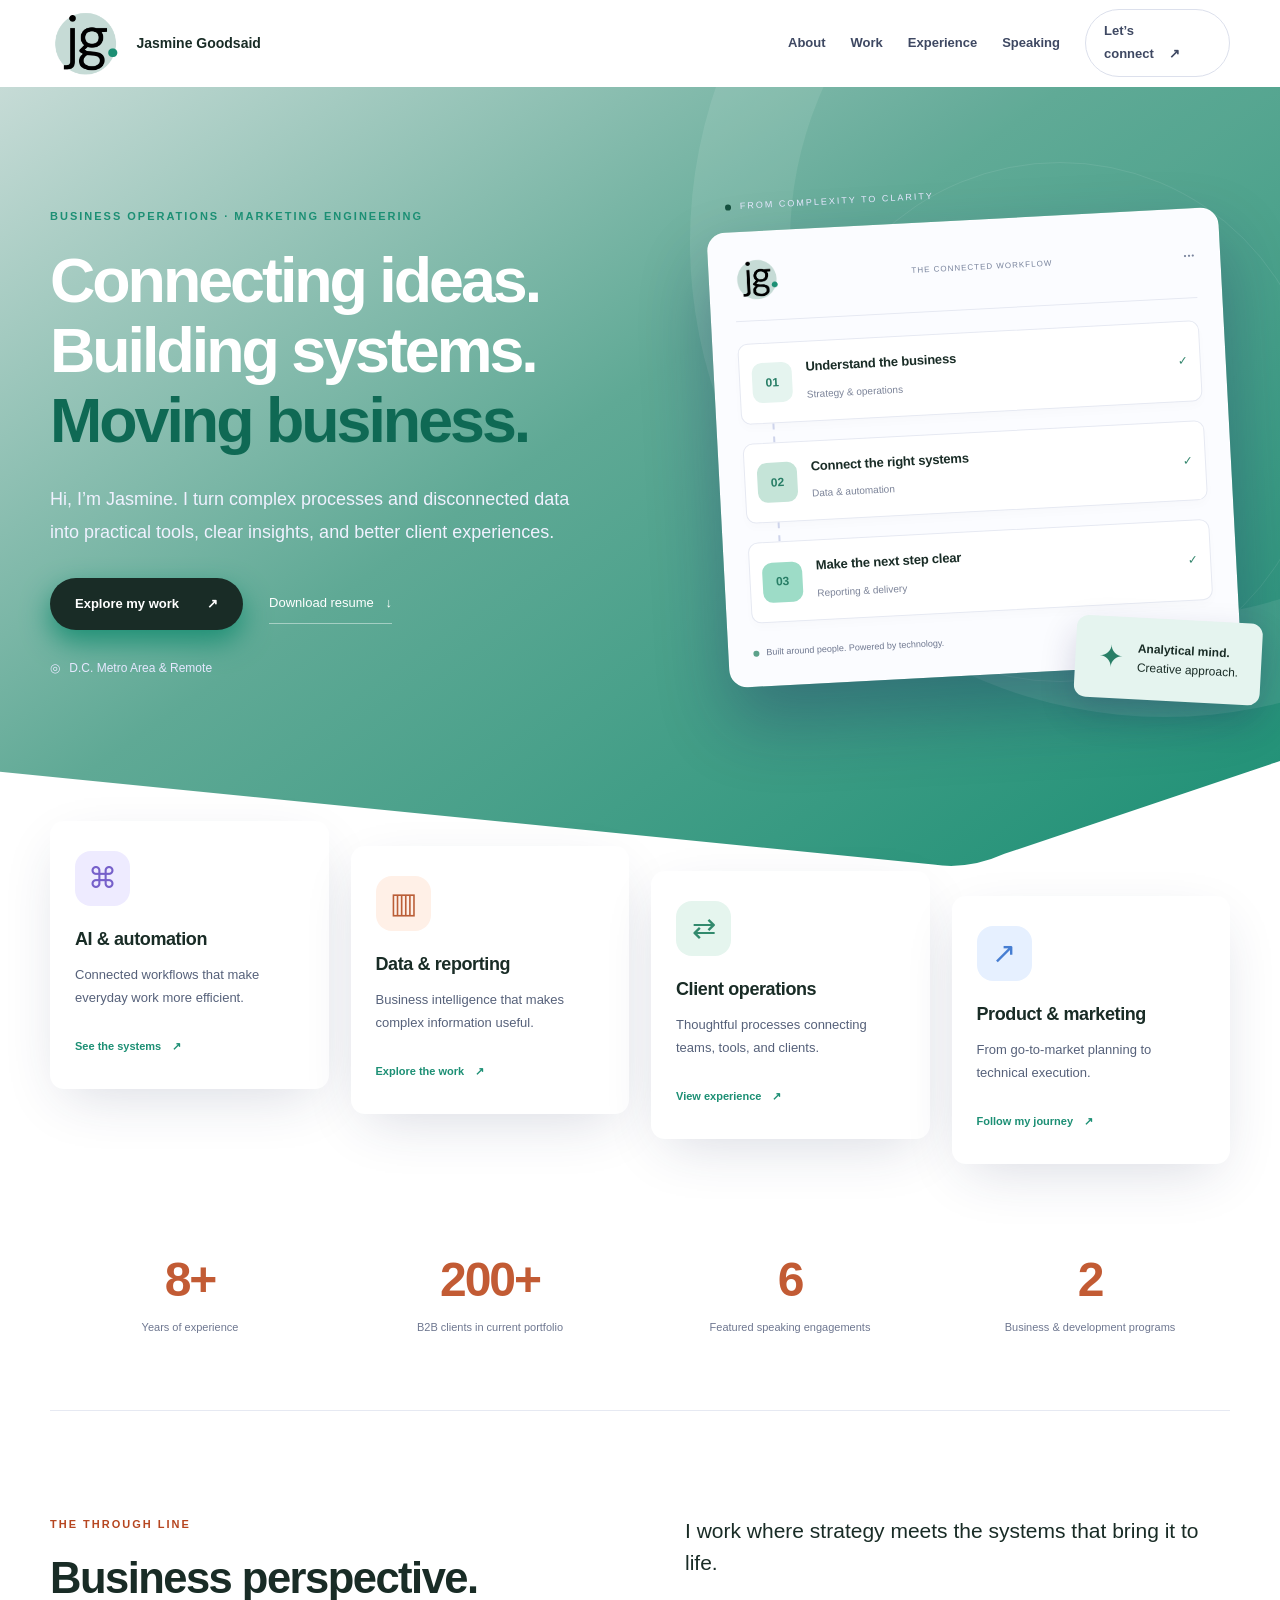
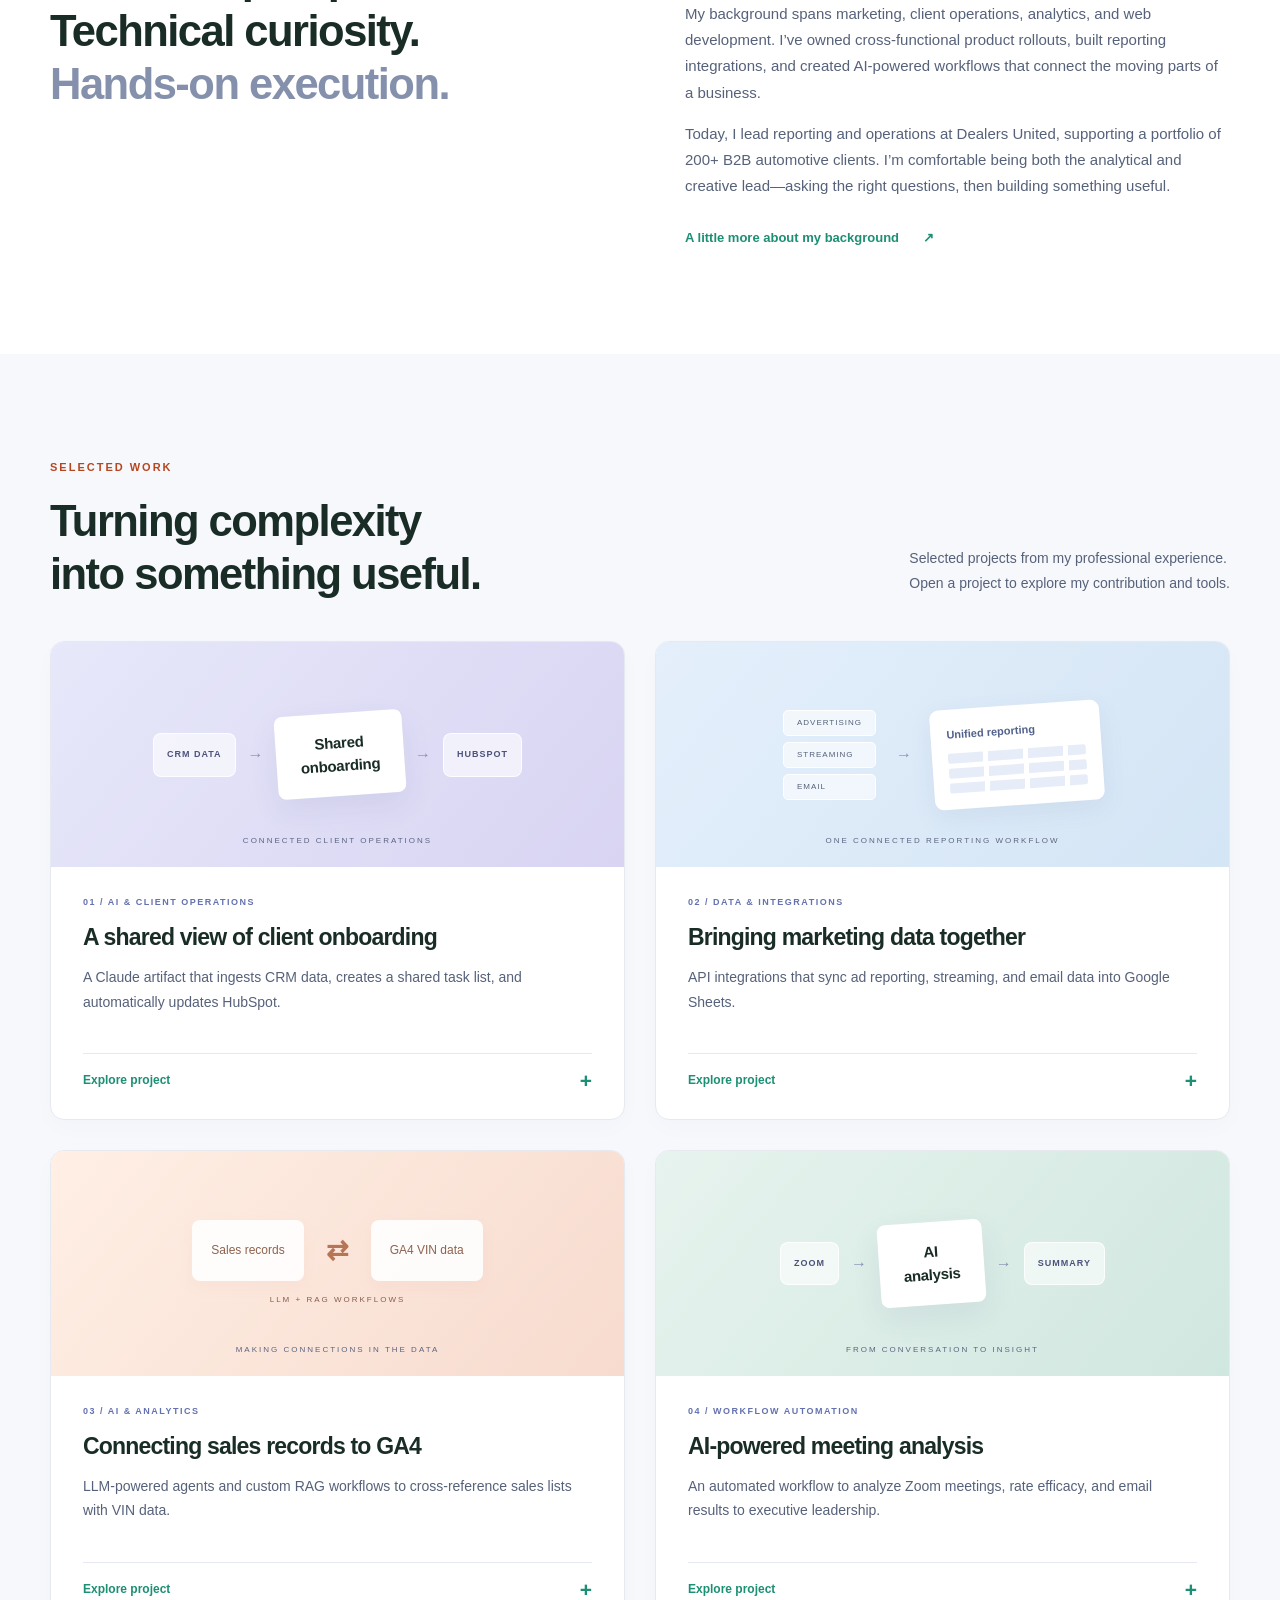
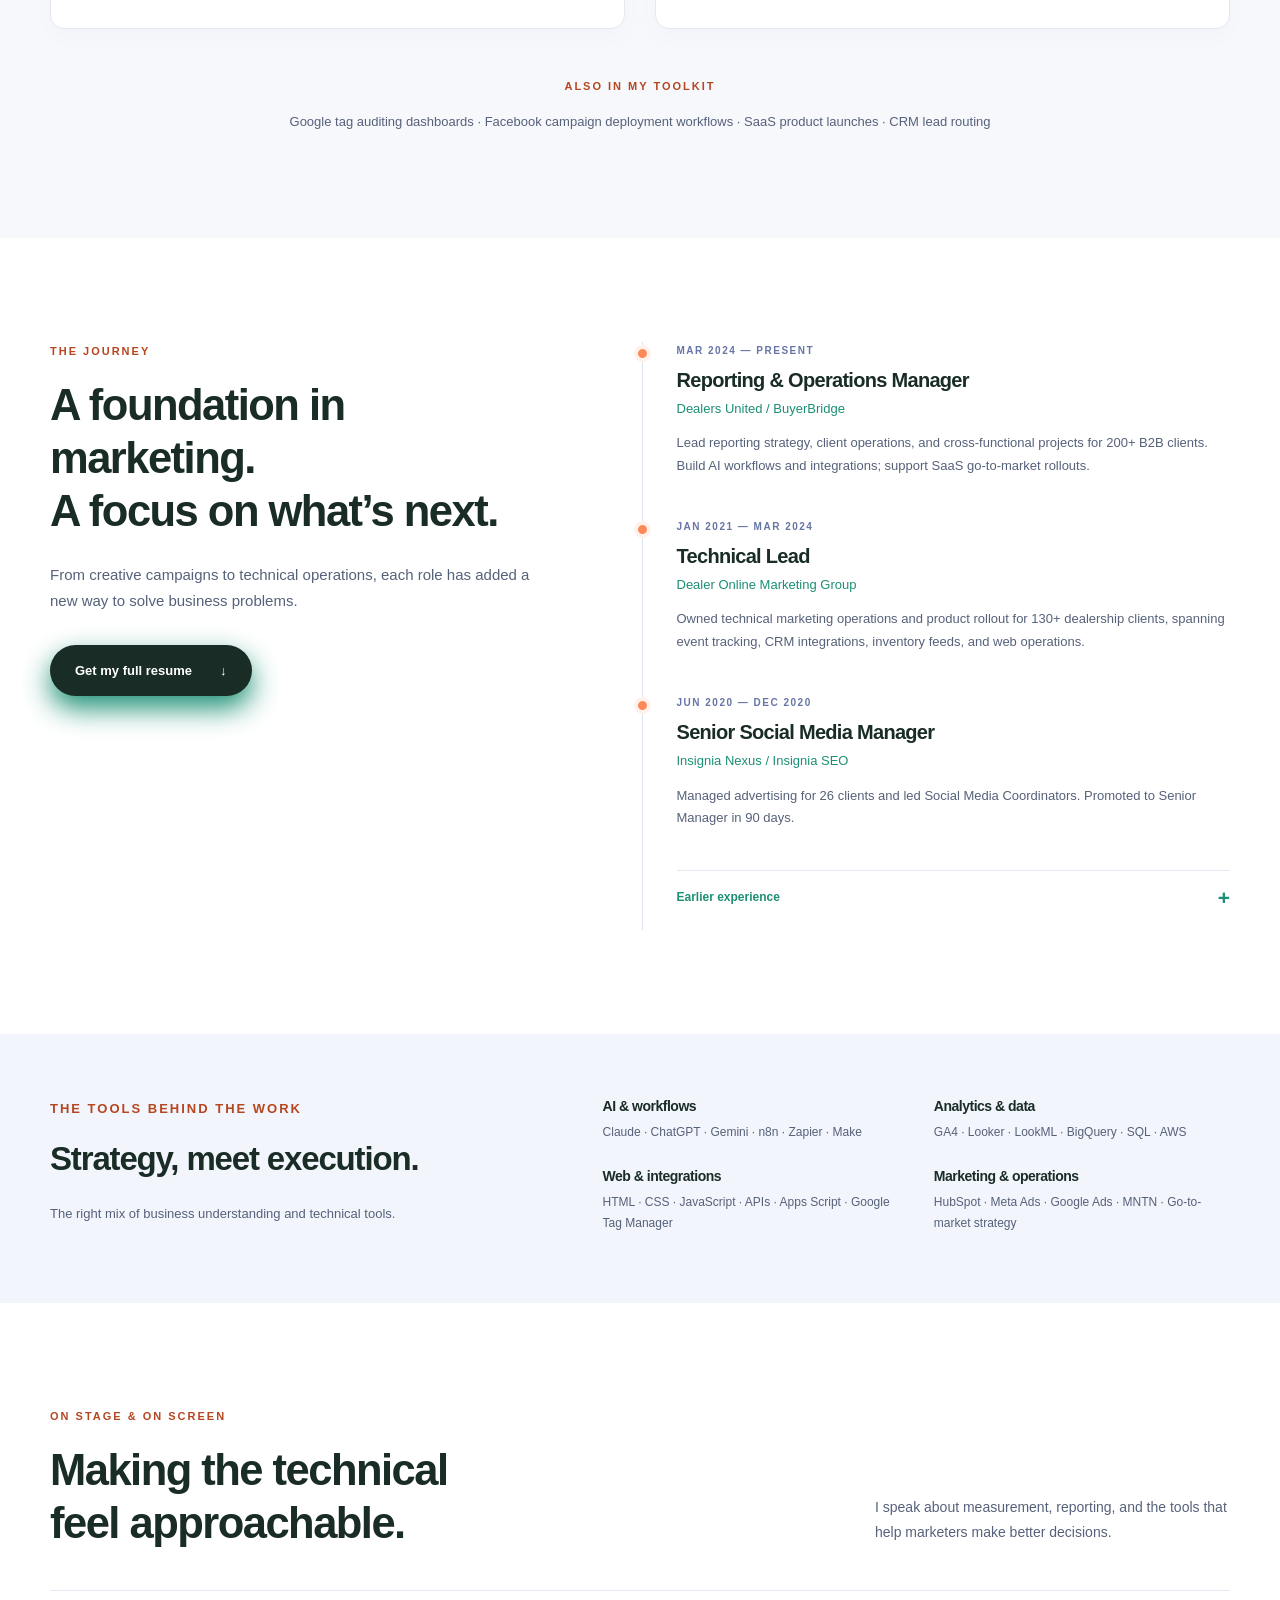
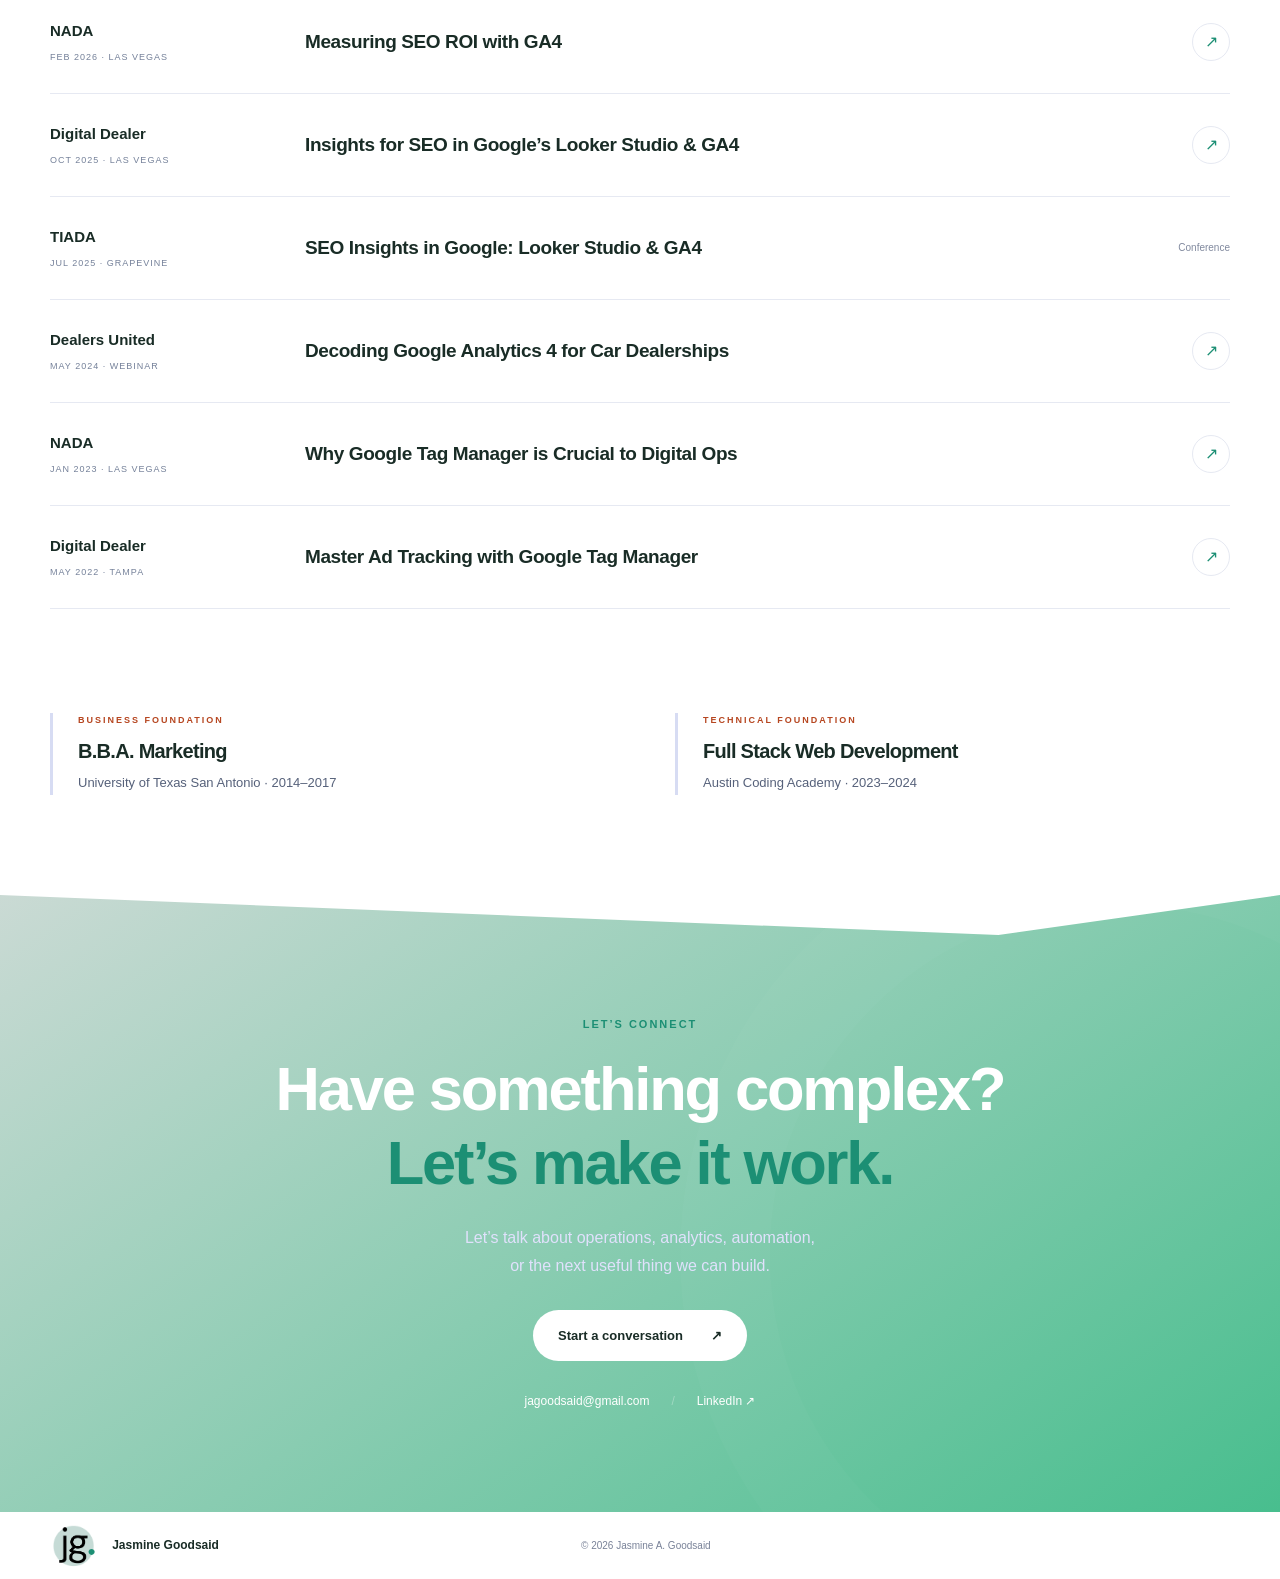
==== index.html @ b7dde76a "maybe this time" ====
<!doctype html>
<html lang="en">
<head>
<meta charset="utf-8"><meta name="viewport" content="width=device-width, initial-scale=1">
<title>Jasmine A. Goodsaid | Operations, Analytics & Marketing Engineering</title>
<meta name="description" content="Jasmine A. Goodsaid connects business strategy, data, and technology through reporting, AI-powered automation, and marketing operations.">
<meta name="theme-color" content="#5768d0">
<link rel="apple-touch-icon" href="/assets/JG-copy.png"><meta name="apple-mobile-web-app-title" content="JAG">
<link rel="icon" href="assets/JG.svg" type="image/svg+xml">
<link rel="stylesheet" href="css/styles.css">
<script src="js/main.js" defer></script>
</head>
<body>
<a class="skip" href="#main">Skip to content</a>
<header class="header"><div class="container nav-wrap"><a class="brand" href="#home" aria-label="Jasmine Goodsaid, home"><img src="assets/JG.png" type="image/svg+xml"><span>Jasmine Goodsaid</span></a><button class="hide-on-mobile class="menu-toggle" aria-expanded="false" aria-controls="navigation" hidden>Menu <span aria-hidden="true">☰</span></button><nav id="navigation" aria-label="Main navigation"><a href="#about">About</a><a href="#work">Work</a><a href="#experience">Experience</a><a href="#speaking">Speaking</a><a class="nav-contact" href="#contact">Let’s connect<span aria-hidden="true">↗</span></a></nav></div></header>
<main id="main">
<section id="home" class="hero"><div class="hero-orbit orbit-one" aria-hidden="true"></div><div class="hero-orbit orbit-two" aria-hidden="true"></div><div class="container hero-grid"><div class="hero-copy"><p class="eyebrow light">BUSINESS OPERATIONS · MARKETING ENGINEERING</p><h1>Connecting ideas.<br>Building systems.<br><span>Moving business.</span></h1><p class="hero-intro">Hi, I’m Jasmine. I turn complex processes and disconnected data into practical tools, clear insights, and better client experiences.</p><div class="actions"><a class="button dark" href="#work">Explore my work <span aria-hidden="true">↗</span></a><a class="text-link" href="assets/Jasmine-Goodsaid-Resume.pdf" download>Download resume <span aria-hidden="true">↓</span></a></div><p class="location"><span aria-hidden="true">◎</span> D.C. Metro Area & Remote</p></div><div class="hero-visual" aria-label="An illustration of connected strategy, data, and delivery"><div class="visual-heading"><span class="tiny-dot"></span> FROM COMPLEXITY TO CLARITY</div><div class="system-panel"><div class="panel-top"><img src="assets/JG.png" type="image/svg+xml"><span>THE CONNECTED WORKFLOW</span><span aria-hidden="true">•••</span></div><div class="system-row"><span class="system-icon">01</span><div><strong>Understand the business</strong><span>Strategy & operations</span></div><span class="check" aria-hidden="true">✓</span></div><div class="connector" aria-hidden="true"></div><div class="system-row"><span class="system-icon orange">02</span><div><strong>Connect the right systems</strong><span>Data & automation</span></div><span class="check" aria-hidden="true">✓</span></div><div class="connector" aria-hidden="true"></div><div class="system-row"><span class="system-icon green">03</span><div><strong>Make the next step clear</strong><span>Reporting & delivery</span></div><span class="check" aria-hidden="true">✓</span></div><div class="panel-bottom"><span class="pulse"></span> Built around people. Powered by technology.</div></div><div class="floating-note"><span aria-hidden="true">✦</span><div><strong>Analytical mind.</strong><br>Creative approach.</div></div></div></div><svg class="hero-divider" viewBox="0 0 1440 140" preserveAspectRatio="none" aria-hidden="true"><path d="M0 12L1050 116Q1090 122 1130 104L1440 0V140H0Z" fill="white"/></svg></section>
<section class="expertise container" aria-label="Areas of expertise"><article class="capability"><span class="cap-icon purple" aria-hidden="true">⌘</span><h2>AI & automation</h2><p>Connected workflows that make everyday work more efficient.</p><a href="#work">See the systems <span aria-hidden="true">↗</span></a></article><article class="capability"><span class="cap-icon peach" aria-hidden="true">▥</span><h2>Data & reporting</h2><p>Business intelligence that makes complex information useful.</p><a href="#work">Explore the work <span aria-hidden="true">↗</span></a></article><article class="capability"><span class="cap-icon mint" aria-hidden="true">⇄</span><h2>Client operations</h2><p>Thoughtful processes connecting teams, tools, and clients.</p><a href="#experience">View experience <span aria-hidden="true">↗</span></a></article><article class="capability"><span class="cap-icon blue" aria-hidden="true">↗</span><h2>Product & marketing</h2><p>From go-to-market planning to technical execution.</p><a href="#experience">Follow my journey <span aria-hidden="true">↗</span></a></article></section>
<section class="stats container" aria-label="Career at a glance"><div><strong>8+</strong><span>Years of experience</span></div><div><strong>200+</strong><span>B2B clients in current portfolio</span></div><div><strong>6</strong><span>Featured speaking engagements</span></div><div><strong>2</strong><span>Business & development programs</span></div></section>
<section id="about" class="section container about"><div><p class="eyebrow">THE THROUGH LINE</p><h2>Business perspective.<br>Technical curiosity.<br><span class="muted">Hands-on execution.</span></h2></div><div class="about-copy"><p class="lead">I work where strategy meets the systems that bring it to life.</p><p>My background spans marketing, client operations, analytics, and web development. I’ve owned cross-functional product rollouts, built reporting integrations, and created AI-powered workflows that connect the moving parts of a business.</p><p>Today, I lead reporting and operations at Dealers United, supporting a portfolio of 200+ B2B automotive clients. I’m comfortable being both the analytical and creative lead—asking the right questions, then building something useful.</p><a class="inline-link" href="#experience">A little more about my background <span aria-hidden="true">↗</span></a></div></section>
<section id="work" class="section work-section"><div class="container"><div class="section-head"><div><p class="eyebrow">SELECTED WORK</p><h2>Turning complexity<br>into something useful.</h2></div><p>Selected projects from my professional experience.<br>Open a project to explore my contribution and tools.</p></div><div class="filters" role="group" aria-label="Filter projects" hidden><button class="active" data-filter="all" aria-pressed="true">All work</button><button data-filter="automation" aria-pressed="false">AI & automation</button><button data-filter="analytics" aria-pressed="false">Data & analytics</button><button data-filter="operations" aria-pressed="false">Operations & product</button></div><p class="sr-only" id="filter-status" aria-live="polite"></p><div class="project-grid">
<article class="project" data-category="automation operations"><div class="project-art art-lilac" aria-hidden="true"><div class="flow"><span>CRM DATA</span><i>→</i><span class="flow-center">Shared<br>onboarding</span><i>→</i><span>HUBSPOT</span></div><span class="art-label">CONNECTED CLIENT OPERATIONS</span></div><div class="project-body"><p class="project-type">01 / AI & CLIENT OPERATIONS</p><h3>A shared view of client onboarding</h3><p>A Claude artifact that ingests CRM data, creates a shared task list, and automatically updates HubSpot.</p><details><summary>Explore project <span aria-hidden="true">+</span></summary><div class="project-detail"><h4>My contribution</h4><p>Built the artifact to connect CRM information with an actionable onboarding workflow and shared client task list.</p><h4>Tools & approach</h4><p>Claude Artifacts · CRM data · HubSpot · Workflow design</p><p class="context">Developed at Dealers United. Visual above is a conceptual workflow, not a production screenshot.</p></div></details></div></article>
<article class="project" data-category="analytics automation"><div class="project-art art-blue" aria-hidden="true"><div class="data-stack"><span>ADVERTISING</span><span>STREAMING</span><span>EMAIL</span></div><span class="flow-arrow">→</span><div class="sheet-art"><b>Unified reporting</b><div></div><div></div><div></div></div><span class="art-label">ONE CONNECTED REPORTING WORKFLOW</span></div><div class="project-body"><p class="project-type">02 / DATA & INTEGRATIONS</p><h3>Bringing marketing data together</h3><p>API integrations that sync ad reporting, streaming, and email data into Google Sheets.</p><details><summary>Explore project <span aria-hidden="true">+</span></summary><div class="project-detail"><h4>My contribution</h4><p>Built integrations using Google Apps Script to bring reporting inputs into a shared destination. My wider reporting work includes enterprise BI dashboards using Looker and LookML.</p><h4>Tools & approach</h4><p>APIs · Google Apps Script · Google Sheets · Looker · LookML</p><p class="context">Developed at Dealers United. Illustration shows the data flow, not client performance.</p></div></details></div></article>
<article class="project" data-category="automation analytics"><div class="project-art art-peach" aria-hidden="true"><div class="match-art"><span>Sales records</span><b>⇄</b><span>GA4 VIN data</span></div><div class="small-chip">LLM + RAG WORKFLOWS</div><span class="art-label">MAKING CONNECTIONS IN THE DATA</span></div><div class="project-body"><p class="project-type">03 / AI & ANALYTICS</p><h3>Connecting sales records to GA4</h3><p>LLM-powered agents and custom RAG workflows to cross-reference sales lists with VIN data.</p><details><summary>Explore project <span aria-hidden="true">+</span></summary><div class="project-detail"><h4>My contribution</h4><p>Deployed these workflows as part of daily reporting operations, bringing AI-assisted analysis into the process of matching sales records to vehicle data in GA4.</p><h4>Tools & approach</h4><p>LLM agents · Retrieval-augmented generation · GA4 · VIN data</p><p class="context">Developed at Dealers United. No client records are displayed.</p></div></details></div></article>
<article class="project" data-category="automation"><div class="project-art art-mint" aria-hidden="true"><div class="flow"><span>ZOOM</span><i>→</i><span class="flow-center">AI<br>analysis</span><i>→</i><span>SUMMARY</span></div><span class="art-label">FROM CONVERSATION TO INSIGHT</span></div><div class="project-body"><p class="project-type">04 / WORKFLOW AUTOMATION</p><h3>AI-powered meeting analysis</h3><p>An automated workflow to analyze Zoom meetings, rate efficacy, and email results to executive leadership.</p><details><summary>Explore project <span aria-hidden="true">+</span></summary><div class="project-detail"><h4>My contribution</h4><p>Built the workflow using n8n and Zapier to connect meeting analysis with a repeatable executive reporting process.</p><h4>Tools & approach</h4><p>n8n · Zapier · Zoom · AI analysis · Email automation</p><p class="context">Developed at Dealers United. Diagram is illustrative.</p></div></details></div></article>
</div><div class="more-work"><span class="eyebrow">ALSO IN MY TOOLKIT</span><p>Google tag auditing dashboards · Facebook campaign deployment workflows · SaaS product launches · CRM lead routing</p></div></div></section>
<section id="experience" class="section container experience"><div class="experience-intro"><p class="eyebrow">THE JOURNEY</p><h2>A foundation in marketing.<br>A focus on what’s next.</h2><p>From creative campaigns to technical operations, each role has added a new way to solve business problems.</p><a class="button dark" href="assets/Jasmine-Goodsaid-Resume.pdf" download>Get my full resume <span aria-hidden="true">↓</span></a></div><div class="timeline">
<article><p class="date">MAR 2024 — PRESENT</p><h3>Reporting & Operations Manager</h3><p class="company">Dealers United / BuyerBridge</p><p>Lead reporting strategy, client operations, and cross-functional projects for 200+ B2B clients. Build AI workflows and integrations; support SaaS go-to-market rollouts.</p></article>
<article><p class="date">JAN 2021 — MAR 2024</p><h3>Technical Lead</h3><p class="company">Dealer Online Marketing Group</p><p>Owned technical marketing operations and product rollout for 130+ dealership clients, spanning event tracking, CRM integrations, inventory feeds, and web operations.</p></article>
<article><p class="date">JUN 2020 — DEC 2020</p><h3>Senior Social Media Manager</h3><p class="company">Insignia Nexus / Insignia SEO</p><p>Managed advertising for 26 clients and led Social Media Coordinators. Promoted to Senior Manager in 90 days.</p></article>
<details class="earlier"><summary>Earlier experience <span aria-hidden="true">+</span></summary><article><p class="date">DEC 2019 — JUN 2020</p><h3>Digital Strategist & Ad Buyer</h3><p class="company">Public Blueprint</p><p>Directed multichannel digital ad strategy and built a WordPress lead-routing workflow.</p></article><article><p class="date">APR 2019 — DEC 2019</p><h3>Performance Manager</h3><p class="company">Dealer Online Marketing Group</p><p>Managed paid campaigns and client strategy, built a HubSpot website, and coordinated the Profitability Summit at Meta’s Austin headquarters.</p></article><article><p class="date">JAN 2018 — APR 2019</p><h3>Marketing Specialist</h3><p class="company">Texas Workforce Commission</p><p>Led creative project delivery and managed the launch and UX/UI design of WorkInTexas.com through cross-functional communication.</p></article></details>
</div></section>
<section class="tools-section"><div class="container tools-layout"><div><p class="eyebrow">THE TOOLS BEHIND THE WORK</p><h2>Strategy, meet execution.</h2><p>The right mix of business understanding and technical tools.</p></div><div class="tool-groups"><div><h3>AI & workflows</h3><p>Claude · ChatGPT · Gemini · n8n · Zapier · Make</p></div><div><h3>Analytics & data</h3><p>GA4 · Looker · LookML · BigQuery · SQL · AWS</p></div><div><h3>Web & integrations</h3><p>HTML · CSS · JavaScript · APIs · Apps Script · Google Tag Manager</p></div><div><h3>Marketing & operations</h3><p>HubSpot · Meta Ads · Google Ads · MNTN · Go-to-market strategy</p></div></div></div></section>
<section id="speaking" class="section container"><div class="section-head"><div><p class="eyebrow">ON STAGE & ON SCREEN</p><h2>Making the technical<br>feel approachable.</h2></div><p>I speak about measurement, reporting, and the tools that help marketers make better decisions.</p></div><div class="talks">
<a class="talk" href="https://mapleleafagency.co.za/blog/measuring-seo-roi-with-ga4/" target="_blank" rel="noopener noreferrer"><span class="talk-event">NADA <small>FEB 2026 · LAS VEGAS</small></span><h3>Measuring SEO ROI with GA4</h3><span class="talk-arrow" aria-label="Open resource in a new tab">↗</span></a>
<a class="talk" href="https://digitaldealer.com/news/jasmine-goodsaid-of-dealers-united-to-host-session-at-ddce2025/167515/" target="_blank" rel="noopener noreferrer"><span class="talk-event">Digital Dealer <small>OCT 2025 · LAS VEGAS</small></span><h3>Insights for SEO in Google’s Looker Studio & GA4</h3><span class="talk-arrow" aria-label="Open resource in a new tab">↗</span></a>
<div class="talk"><span class="talk-event">TIADA <small>JUL 2025 · GRAPEVINE</small></span><h3>SEO Insights in Google: Looker Studio & GA4</h3><span class="talk-tag">Conference</span></div>
<a class="talk" href="https://www.dealersunited.com/resource/webinar-recording-decoding-ga4-for-car-dealers/" target="_blank" rel="noopener noreferrer"><span class="talk-event">Dealers United <small>MAY 2024 · WEBINAR</small></span><h3>Decoding Google Analytics 4 for Car Dealerships</h3><span class="talk-arrow" aria-label="Open resource in a new tab">↗</span></a>
<a class="talk" href="https://www.nada.org/nada-show/sessions/google-tag-manager-crucial-digital-operations" target="_blank" rel="noopener noreferrer"><span class="talk-event">NADA <small>JAN 2023 · LAS VEGAS</small></span><h3>Why Google Tag Manager is Crucial to Digital Ops</h3><span class="talk-arrow" aria-label="Open resource in a new tab">↗</span></a>
<a class="talk" href="https://www.linkedin.com/feed/update/urn:li:activity:6930241160951013376/" target="_blank" rel="noopener noreferrer"><span class="talk-event">Digital Dealer <small>MAY 2022 · TAMPA</small></span><h3>Master Ad Tracking with Google Tag Manager</h3><span class="talk-arrow" aria-label="Open resource in a new tab">↗</span></a></div></section>
<section class="education container"><div><p class="eyebrow">BUSINESS FOUNDATION</p><h3>B.B.A. Marketing</h3><p>University of Texas San Antonio · 2014–2017</p></div><div><p class="eyebrow">TECHNICAL FOUNDATION</p><h3>Full Stack Web Development</h3><p>Austin Coding Academy · 2023–2024</p></div></section>
<section id="contact" class="contact"><div class="container contact-inner"><p class="eyebrow light">LET’S CONNECT</p><h2>Have something complex?<br><span>Let’s make it work.</span></h2><p>Let’s talk about operations, analytics, automation,<br>or the next useful thing we can build.</p><a class="button white" href="mailto:jagoodsaid@gmail.com">Start a conversation <span aria-hidden="true">↗</span></a><div class="contact-links"><a href="mailto:jagoodsaid@gmail.com">jagoodsaid@gmail.com</a><span aria-hidden="true">/</span><a href="https://www.linkedin.com/in/jasminegoodsaid/" target="_blank" rel="noopener noreferrer">LinkedIn ↗</a></div></div></section>
</main><footer><div class="container footer-inner"><a class="brand" href="#home"><img src="assets/JG.png" type="image/svg+xml"></span><span>Jasmine Goodsaid</span></a><p>© <span id="year">2026</span> Jasmine A. Goodsaid</p></div></footer>
</body></html>
---- css/styles.css ----
/* Standalone portfolio. Edit these tokens to change the palette. */
:root{--ink:#192c26;
  --body:#56617a;
  --purple:#1c8f74;
  --deep:#E9E8FC;
  --orange:#ff885a;
  --line:#e6e9f2;
  --soft:#f7f8fc;
  --radius:14px;
  --shadow:0 18px 55px -15px #23315c30}
*{box-sizing:border-box}
html{
  scroll-behavior:smooth;
  scroll-padding-top:100px}
body{
  margin:0;
  font-family:"Avenir Next",Avenir,"Segoe UI",Arial,sans-serif;
  color:var(--body);
  font-size:16px;
  line-height:1.75;
  background:white}
  h1,h2,h3,h4,p{margin-top:0}
  h1,h2,h3,h4{
    color:var(--ink);
    line-height:1.22;
    letter-spacing:-.035em
  }
  img {
  max-width: 10%;
  height: 5%;
  }

  h2{
    font-size:clamp(30px,3.4vw,46px);
    font-weight:700;
    margin-bottom:24px
  }
  h3{font-size:22px}
  a{
    color:inherit;
    text-decoration:none
  }
  button{
    font:inherit;
    cursor:pointer
  }
  a,button,
  summary{-webkit-tap-highlight-color:transparent}
  a:focus-visible,button:focus-visible,summary:focus-visible{
    outline:3px solid #c34d21;
    outline-offset:6px
  }
  a:hover{color:var(--purple)}
  .container{
    width:min(1180px,calc(100% - 80px));
    margin-inline:auto
  }
  .section{padding-block:104px}
  .eyebrow{
    font-size:11px;
    font-weight:800;
    letter-spacing:2px;
    color:#b64620;
    margin-bottom:18px
  }
  .light{color:#1c8f74}
  .muted{color:#8490ac}
  .header{
    background:#fff;
    position:relative;z-index:10;
    border-bottom:1px solid #ffffff22;
  }
  .nav-wrap{
    min-height:86px;
    display:flex;
    align-items:center;
    justify-content:left;
    gap:24px;
    align-items: center
  }
  .brand{
    display:flex;
    align-items:center;
    gap:15px;
    color:var(--ink);
    font-size:14px;
    font-weight:700
  }
  .brand-mark{
    font-size:35px;
    line-height:1;
    letter-spacing:-3px
  }
  .brand-mark span{
    color:var(--orange);
    padding-left:3px
  }
  .header nav{
    display:flex;
    gap:25px;
    align-items:center;
    font-size:13px;
    font-weight:600;
    color:#3e4862
  }
  .nav-contact{
    border:1px solid #dce0ec;
    border-radius:50px;
    padding:10px 18px;
    width: 145px;
    }
  .nav-contact span{margin-left:15px}
  .menu-toggle{
    background:white;
    border:1px solid var(--line);
    padding:7px 12px;
    border-radius:5px;
    color:var(--ink)
  }
  .hero{
    position:relative;
    isolation:isolate;
    background:linear-gradient(
      145deg,
      #C6DBD6 0%,
      #5FA995 44%,
      #1B8F74 100%
      );
    padding:100px 0 174px;
    color:white;
    overflow:hidden
  }
  .hero-grid{
    position:relative;
    display:grid;
    grid-template-columns:1.18fr 1fr;
    gap:64px;
    align-items:center;
    z-index:2}
  .hero h1{
    font-size:clamp(44px,4.9vw,68px);
    color:white;
    line-height:1.12;
    letter-spacing:-3px;
    margin-bottom:28px
  }
  .hero h1 span{color:#0f6954}
  .hero-intro{
    max-width:530px;
    font-size:18px;
    line-height:1.8;
    color:#f0f1ff
  }
  .actions{
    display:flex;
    align-items:center;
    gap:26px;
    flex-wrap:wrap;
    margin-top:30px
  }
  @media (max-width: 767px) {
  /* ... your existing .actions code ... */
 #navigation .nav-contact {
    display: inline-flex;
    align-items: center;
    justify-content: center;   /* Pulls text and arrow to the dead center */
    padding-left: 3%;        /* Symmetrical left padding */
    padding-right: 3%;       /* Symmetrical right padding balances out the whitespace */
  }
  [aria-label="Jasmine Goodsaid"],
  header > div:first-child { 
    justify-content: center !important; 
    margin-bottom: 0 !important;
    padding-bottom: 0 !important;
  }
  .nav-contact{
    gap: 0%;
  }
 header {
    padding-top: 3% !important;    /* Small breathing room at the very top of screen */
    padding-bottom: 0 !important;
    gap: 1% !important;             /* If using flex/grid header, sets tight gap between logo & menu */
  }

#navigation {
    flex-direction: row;      /* Forces everything onto one line */
    flex-wrap: nowrap;        /* Prevents the button from dropping down */
    justify-content: center;  /* Centers the whole row on the screen */
    align-items: center;      /* Vertically aligns the links with the button */
    gap: 5%;                /* Tightens space between items so they fit */
    margin-top: 0 !important;
    padding-top: 0 !important;
    padding-bottom: 3% !important;
  }

  #navigation a {
    font-size: 80%; 
    white-space: nowrap;      /* Prevents longer words like "Experience" from breaking */
  }

  .container.nav-wrap{
    gap:2%;
    padding:1% 0%;
  }
  .brand{
    justify-content: center;
  }
 
  .location {
    text-align: center;
    width: 100%;        /* Ensures the block spans the full width to center correctly */
  }
}

  .button{
    display:inline-flex;
    align-items:center;
    justify-content:center;
    gap:28px;
    padding:16px 25px;
    border-radius:50px;
    font-size:13px;
    font-weight:700;
    transition:transform .2s,box-shadow .2s;
    line-height:1.5
  }
  .button:hover{
    transform:translateY(-3px);
    box-shadow:0 12px 30px #1c8f74
  }
  .dark{
    background:var(--ink);
    color:white;
    box-shadow:0 12px 28px #1c8f74
  }
  .dark:hover{
    color:#1c8f74;
    background:#e5f4ef
  }
  .white{
    background:white;
    color:var(--ink)
  }
  .text-link{
    font-size:13px;
    color:white;
    border-bottom:1px solid #ffffff70;
    padding-block:8px
  }
  .text-link:hover{color:#1c8f74}
  .text-link span{margin-left:8px}
  .location{
    font-size:12px;
    color:#e6e8ff;
    margin-top:28px
  }
  .location span{margin-right:6px}
  .hero-orbit{
    position:absolute;
    border:1px solid #ffffff16;
    border-radius:50%;
    z-index:0;
    pointer-events:none
  }
  .orbit-one{
    width:950px;
    height:950px;
    right:-360px;
    top:-320px;
    border-width:100px;
    background:#ffffff03
  }
  .orbit-two{
    width:520px;
    height:520px;
    right:-40px;
    top:75px
  }
  .hero-divider{
    position:absolute;
    bottom:-1px;
    left:0;
    width:100%;
    height:125px;
    z-index:1
  }
  .hero-visual{
    position:relative;
    padding-bottom:36px;
    transform:rotate(-3deg)
  }
  .visual-heading{
    font-size:9px;
    letter-spacing:2px;
    display:flex;
    align-items:center;
    gap:9px;
    margin:0 0 17px 20px;
    color:#e5e7ff
  }
  .tiny-dot{
    width:6px;
    height:6px;
    background:#15503f;
    border-radius:50%
  }
  .system-panel{
    padding:24px;
    border:1px solid #ffffffa0;
    border-radius:18px;
    background:#fbfcff;
    box-shadow:0 35px 70px #1b165850;
    color:var(--ink)
  }
  .panel-top{
    display:flex;
    align-items:center;
    justify-content:space-between;
    gap:12px;
    border-bottom:1px solid var(--line);
    padding-bottom:18px;
    margin-bottom:22px;
    font-size:8px;
    letter-spacing:1px;
    color:#78839c
  }
  .mini-brand{
    font-size:24px;
    font-weight:800;
    color:var(--purple);
    letter-spacing:-2px
  }
  .system-row{
    display:flex;
    align-items:center;
    gap:14px;
    background:white;
    border:1px solid var(--line);
    border-radius:10px;
    padding:14px 12px;
    box-shadow:0 5px 10px #15245204
  }
  .system-icon{
    display:grid;
    place-items:center;
    background:#e5f4ef;
    color:#287e66;
    border-radius:10px;
    flex:0 0 40px;
    height:40px;
    font-size:12px;
    font-weight:700
  }
  .system-icon.orange{
    background:#c5e4d8;
    color:#287e66
  }
  .system-icon.green{
    background:#9ddcc7;
    color:#287e66
  }
  .system-row strong{
    display:block;
    font-size:13px;
    letter-spacing:-.2px
  }
  .system-row div>span{
    font-size:10px;
    color:#7c8499
  }
  .check{
    margin-left:auto;
    color:#35876e;
    font-size:12px
  }
  .connector{
    height:19px;
    border-left:2px dashed #ced4eb;
    margin-left:31px
  }
  .panel-bottom{
    font-size:9px;
    color:#6f7890;
    display:flex;
    align-items:center;
    gap:7px;
    padding-top:22px
  }
  .pulse{
  width:6px;
  height:6px;
  background:#5da28b;
  border-radius:50%
}
.floating-note{
  position:absolute;
  right:-20px;
  bottom:0;
  background:#e5f4ef;
  color:#192c26;
  padding:17px 23px;
  display:flex;
  align-items:center;
  gap:14px;
  border-radius:12px;
  font-size:12px;
  line-height:1.6;
  box-shadow:0 15px 35px #20185930;
  transform:rotate(6deg)
}
.floating-note>span{
  font-size:30px;
  color:#287e66
}
.expertise{
  position:relative;
  z-index:3;
  display:grid;
  grid-template-columns:repeat(4,1fr);
  gap:22px;
  margin-top:-64px;
  align-items:start
}
.capability{
  background:white;
  border-radius:var(--radius);
  padding:30px 25px;
  box-shadow:var(--shadow)
}
.capability:nth-child(2){
  margin-top:25px
}
.capability:nth-child(3){
  margin-top:50px
}
.capability:nth-child(4){
  margin-top:75px
}
.cap-icon{
  display:grid;
  place-items:center;
  width:55px;
  height:55px;
  border-radius:16px;
  margin-bottom:23px;
  font-size:29px;
  line-height:1
}
.purple{
  background:#eeebff;
  color:#7660ca
}
.peach{
  background:#fff0e7;
  color:#bb5e37
}
.mint{
  background:#e5f5ee;
  color:#328a6d
}
.blue{
  background:#e6f0ff;
  color:#477ed2
}
.capability h2{
  font-size:18px;
  letter-spacing:-.4px;
  margin-bottom:13px
}
.capability p{
  font-size:13px;
  margin-bottom:22px
}
.capability a{
  font-size:11px;
  font-weight:700;
  color:var(--purple)
}
.capability a span{
  padding-left:8px
}
.stats{
  display:grid;
  grid-template-columns:repeat(4,1fr);
  text-align:center;
  padding-top:85px;
  padding-bottom:70px;
  border-bottom:1px solid var(--line);
  gap:20px
}
.stats strong{
  display:block;
  color:#c25b34;
  font-size:48px;
  line-height:1.3;
  letter-spacing:-2px
}
.stats span{
  font-size:11px;
  color:#6e7790
}
.about{
  display:grid;
  grid-template-columns:1fr 1fr;
  gap:90px
}
.about-copy{
  font-size:15px
}
.lead{
  font-size:21px;
  line-height:1.55;
  color:var(--ink)
}
.inline-link{
  display:inline-block;
  color:var(--purple);
  font-size:13px;
  font-weight:700;
  margin-top:12px
}
.inline-link span{
  padding-left:20px
}
.work-section{
  background:var(--soft)
}
.section-head{
  display:flex;
  justify-content:space-between;
  gap:60px;
  align-items:flex-end;
  margin-bottom:40px
}
.section-head h2{
  margin-bottom:0
}
.section-head>p{
  max-width:355px;
  font-size:14px;
  margin-bottom:6px
}
.filters{
  display:flex;
  gap:10px;
  flex-wrap:wrap;
  margin-bottom:30px
}
.filters button{
  border:1px solid #dde1ed;
  background:white;
  padding:8px 18px;
  border-radius:30px;
  font-size:12px;
  color:var(--body)
}
.filters button.active{
  background:var(--ink);
  border-color:var(--ink);
  color:white
}
.project-grid{
  display:grid;
  grid-template-columns:1fr 1fr;
  gap:30px
}
.project{
  border:1px solid #e6e9f2;
  background:white;
  border-radius:var(--radius);
  overflow:hidden;
  box-shadow:0 8px 25px #1a2e5705;
  align-self:start
}
.project-art{
  height:225px;
  padding:30px;
  position:relative;
  display:flex;
  align-items:center;
  justify-content:center;
  gap:20px;
  flex-wrap:wrap
}
.art-lilac{
  background:linear-gradient(130deg,#e7e8fa,#d8d4f2)
}
.art-blue{
  background:linear-gradient(130deg,#e4effb,#d4e5f5)
}
.art-peach{
  background:linear-gradient(130deg,#ffefe5,#f7dbce);
  flex-direction:column;
  gap:12px
}
.art-mint{
  background:linear-gradient(130deg,#e7f3ee,#d0e7df)
}
.flow{
  display:flex;
  align-items:center;
  gap:12px;
  width:100%;
  justify-content:center
}
.flow span{
  padding:13px;
  background:#fff9;
  border:1px solid #ffffffd0;
  border-radius:8px;
  font-size:9px;
  letter-spacing:1px;
  color:#4d527b;
  font-weight:700
}
.flow .flow-center{
  padding:18px 23px;
  color:var(--ink);
  font-size:15px;
  letter-spacing:-.3px;
  text-align:center;
  line-height:1.5;
  background:white;
  box-shadow:0 12px 30px #42478415;
  transform:rotate(-4deg)
}
.flow i{
  font-style:normal;
  color:#8c92b4
}
.art-label{
  position:absolute;
  bottom:19px;
  left:0;
  right:0;
  text-align:center;
  font-size:8px;
  letter-spacing:2px;
  color:#5c6481
}
.data-stack{
  display:flex;
  flex-direction:column;
  gap:6px
}
.data-stack span{
  border:1px solid #fff;
  background:#fff9;
  padding:5px 13px;
  border-radius:5px;
  font-size:8px;
  letter-spacing:1px
}
.sheet-art{
  background:white;
  padding:16px;
  border-radius:9px;
  transform:rotate(-4deg);
  width:170px;
  box-shadow:0 8px 25px #47618b15
}
.sheet-art b{
  font-size:11px;
  color:#52628d;
  display:block;
  margin-bottom:9px
}
.sheet-art div{
  height:10px;
  margin-top:5px;
  background:repeating-linear-gradient(90deg,#e6edf8 0,#e6edf8 35px,white 35px,white 40px);
  border-radius:2px
}
.flow-arrow{
  color:#8296b7
}
.match-art{
  display:flex;
  align-items:center;
  gap:22px
}
.match-art span{
  background:#ffffffe6;
  box-shadow:0 6px 15px #d2947810;
  padding:20px 19px;
  border-radius:8px;
  font-size:12px;
  color:#8e624e
}
.match-art b{
  font-size:27px;
  color:#b57656
}
.small-chip{
  font-size:8px;
  letter-spacing:2px;
  color:#885e4d
}
.project-body{
  padding:28px 32px
}
.project-type{
  font-size:9px;
  font-weight:700;
  letter-spacing:1.5px;
  color:#6472b0;
  margin-bottom:12px
}
.project h3{
  font-size:23px;
  margin-bottom:14px
}
.project-body>p:not(.project-type){
  font-size:14px;
  min-height:74px
}
.project summary,.earlier>summary{
  display:flex;
  align-items:center;
  justify-content:space-between;
  cursor:pointer;
  list-style:none;
  font-size:12px;
  font-weight:700;
  color:var(--purple);
  padding:16px 0 0;
  border-top:1px solid var(--line)
}
summary::-webkit-details-marker{
  display:none
}
summary>span{
  font-size:21px;
  line-height:1;
  transition:transform .2s
}
details[open]>summary>span{
  transform:rotate(45deg)
}
.project-detail{
  font-size:13px;
  padding-top:22px
}
.project-detail h4{
  font-size:13px;
  margin:0 0 7px
}
.project-detail .context{
  font-size:11px;
  color:#7b8296;
  border-top:1px solid var(--line);
  padding-top:15px;
  margin-bottom:0
}
.more-work{
  text-align:center;
  padding-top:42px
}
.more-work p{
  font-size:13px;
  max-width:730px;
  margin:12px auto 0
}
.experience{
  display:grid;
  grid-template-columns:.9fr 1.1fr;
  gap:110px
}
.experience-intro>p:not(.eyebrow){
  font-size:15px;
  margin-bottom:30px
}
.timeline{
  border-left:1px solid #dfe3ef;
  padding-left:34px
}
.timeline article{
  position:relative;
  padding-bottom:28px
}
.timeline article:before{
  content:"";
  position:absolute;
  width:9px;
  height:9px;
  background:var(--orange);
  border:4px solid #fff2ec;
  box-sizing:content-box;
  left:-43px;
  top:3px;
  border-radius:50%
}
.date{
  font-size:10px;
  letter-spacing:1.5px;
  color:#6675a6;
  font-weight:700;
  margin-bottom:9px
}
.timeline h3{
  font-size:20px;
  margin-bottom:5px
}
.company{
  font-size:13px;
  color:var(--purple);
  margin-bottom:12px
}
.timeline article>p:last-child{
  font-size:13px;
  margin-bottom:12px
}
.earlier>summary{
  padding-bottom:22px
}
.tools-section{
  background:#f3f5fc;
  padding:64px 0
}
.tools-layout{
  display:grid;
  grid-template-columns:1fr 1.3fr;
  gap:70px
}
.tools-layout h2{
  font-size:33px
}
.tools-layout p{
  font-size:13px
}
.tool-groups{
  display:grid;
  grid-template-columns:1fr 1fr;
  gap:20px 35px
}
.tool-groups h3{
  font-size:14px;
  margin-bottom:7px
}
.tool-groups p{
  font-size:12px;
  margin-bottom:0
}
.talk{
  display:grid;
  grid-template-columns:225px 1fr 90px;
  align-items:center;
  gap:30px;
  padding:27px 0;
  border-top:1px solid var(--line)
}
.talk:last-child{
  border-bottom:1px solid var(--line)
}
a.talk:hover h3{
  color:var(--purple)
}
.talk-event{
  font-size:15px;
  font-weight:700;
  color:var(--ink)
}
.talk-event small{
  display:block;
  font-size:9px;
  letter-spacing:1px;
  color:#748099;
  font-weight:500;
  margin-top:6px
}
.talk h3{
  font-size:19px;
  line-height:1.5;
  margin:0;
  letter-spacing:-.4px
}
.talk-arrow{
  justify-self:end;
  color:var(--purple);
  display:grid;
  place-items:center;
  width:38px;
  height:38px;
  border:1px solid var(--line);
  border-radius:50%
}
.talk-tag{
  font-size:10px;
  color:#80899e;
  text-align:right
}
.education{
  padding-bottom:100px;
  display:grid;
  grid-template-columns:1fr 1fr;
  gap:70px
}
.education>div{
  border-left:3px solid #d7dcf3;
  padding-left:25px
}
.education .eyebrow{
  font-size:9px;
  margin-bottom:10px
}
.education h3{
  font-size:20px;
  margin-bottom:9px
}
.education p:last-child{
  font-size:13px;
  margin:0
}
.contact{
  background:linear-gradient(145deg,#cadad4,#48be8e);
  padding:120px 0 100px;
  text-align:center;
  color:white;
  position:relative;
  overflow:hidden;
  clip-path:polygon(0 0,78% 40px,100% 0,100% 100%,0 100%)
}
.contact:before{
  content:"";
  position:absolute;
  width:700px;
  height:700px;
  border:90px solid #ffffff05;
  right:-280px;
  top:-80px;
  border-radius:50%;
  pointer-events:none
}
.contact-inner{
  position:relative
}
.contact h2{
  font-size:clamp(36px,4.8vw,62px);
  color:white;
  line-height:1.2;
  margin-bottom:24px
}
.contact h2 span{
  color:#1c8f74
}
.contact p:not(.eyebrow){
  color:#e0e1fc;
  font-size:16px;
  margin-bottom:30px
}
.contact-links{
  display:flex;
  justify-content:center;
  gap:22px;
  font-size:12px;
  margin-top:30px;
  flex-wrap:wrap
}
.contact-links a:hover{
  color:#1c8f74
}
.contact-links>span{
  opacity:.3
}
.footer-inner{
  display:flex;
  align-items:center;
  justify-content:flex-start;
  gap: 5%;
  padding-block:10px
}
.footer-inner>p{
  font-size:10px;
  margin:0;
  color:#798298
}
.footer-inner .brand{
  font-size:75%;
  height: 100%;
  width: 40%;
  justify-content: left
}
.footer-inner .brand-mark{
  font-size: 15%
}
.skip{
  position:fixed;
  top:-100px;
  left:15px;
  z-index:100;
  background:var(--ink);
  color:white;
  padding:12px
}
.skip:focus{
  top:15px
}
.sr-only{
  position:absolute;
  width:1px;
  height:1px;
  padding:0;
  margin:-1px;
  overflow:hidden;
  clip:rect(0,0,0,0);
  white-space:nowrap;
  border:0
}
[hidden]{
  display:none!important
}
@media(min-width:1500px)
{.hero{padding-top:115px}}
@media(max-width:1050px)
{
.container{width:calc(100% - 48px)}
.hero-grid{gap:35px}
.hero h1{font-size:50px}
.hero-visual{transform:none}
.floating-note{right:-5px}
.expertise{gap:15px}
.capability{padding:24px 19px}
.capability h2{font-size:16px}
.experience{gap:65px}
.header nav{gap:17px}
.hero-intro{font-size:16px}
.actions{gap:18px}
.about{gap:50px}
.tools-layout{gap:40px}
.system-row strong{font-size:11px}
.system-panel{padding:18px}
.system-row{gap:9px}
.panel-bottom{font-size:8px}
}
@media(max-width:800px)
{
  .nav-wrap{
    flex-wrap:wrap;
    padding-block:18px;
    min-height:76px
  }
  .header nav{
    width:100%;
    flex-wrap:wrap;
    padding-top:12px;
    gap:18px;
    justify-content:center
  }
  .menu-toggle:not([hidden]){display:block}
  .header nav
  .mobile-closed{display:none}
  .hero{padding:64px 0 125px}
  .hero-grid{grid-template-columns:1fr;gap:48px}
  .hero h1
  {
    font-size:clamp(42px,7vw,60px);
    letter-spacing:-2px
  }
  .hero-copy{max-width:600px}
  .hero-visual
  {
    max-width:440px;
    width:90%;
    margin:0 auto
  }
  .system-row strong{
    font-size:13px
  }
  .panel-bottom{
    font-size:9px
  }
  .expertise{
    grid-template-columns:1fr 1fr;
    margin-top:-25px
  }
  .capability:nth-child(n){
    margin-top:0
  }
  .stats{
    padding-top:60px;
    padding-bottom:50px
  }
  .stats strong{
    font-size:38px
  }
  .stats span{
    font-size:10px
  }
  .section{
    padding-block:72px
  }
  .about,.experience{
    grid-template-columns:1fr;
    gap:30px
  }
  .about h2{
    margin-bottom:0
  }
  .section-head{
    gap:25px;
    align-items:start
  }
  .section-head>p{
    max-width:240px;
    font-size:12px
  }
  .project-body{
    padding:23px
  }
  .project h3{
    font-size:21px
  }
  .project-art{
    height:200px;
    padding:20px;
    gap:9px
  }
  .flow{
    gap:7px
  }
  .flow span{
    padding:9px;
    font-size:7px
  }
  .flow .flow-center{
    padding:16px;
    font-size:12px
  }
  .sheet-art{
    width:120px;
    padding:12px
  }
  .data-stack span{
    font-size:6px;
    padding:5px 7px
  }
  .art-label{
    font-size:6px;
    letter-spacing:1.3px
  }
  .match-art{
    gap:12px
  }
  .match-art span{
    font-size:9px;
    padding:13px
  }
  .tools-layout{
    grid-template-columns:1fr;
    gap:22px
  }
  .talk{
    grid-template-columns:165px 1fr 38px;
    gap:18px
  }
  .talk h3{
    font-size:16px
  }
  .talk-event{
    font-size:13px
  }
  .talk-tag{
    font-size:8px
  }
  .education{
    gap:30px;
    padding-bottom:70px
  }
  .footer-inner{
    flex-wrap:wrap
  }
  .footer-inner>p:nth-child(2){
    display:none
  }
  .contact{
    padding:105px 0 70px
  }
}
@media(max-width:540px)
{
  .container{width:calc(100% - 40px)}
  .brand{font-size:12px}
  .hero{padding-top:48px}
  .hero 
  .eyebrow
  {
    font-size:8px;
    letter-spacing:1.5px
  }
  .hero h1{font-size:43px}
  .hero-intro{font-size:15px}
  .button
  {
    font-size:12px;
    padding:15px 22px
  }
  .text-link{font-size:12px}
  .hero-visual{width:96%}
  .floating-note
  {
    right:-4px;
    font-size:10px;
    padding:12px 18px
  }
  .expertise{gap:12px}
  .capability{padding:22px 17px}
  .capability h2{font-size:15px}
  .capability p
  {
    font-size:12px;
    line-height:1.7
  }
  .capability a{font-size:9px}
  .capability a span{padding-left:2px}
  .cap-icon
  {
    width:44px;
    height:44px;
    font-size:24px
  }
  .stats
  {
    grid-template-columns:1fr 1fr;
    row-gap:30px
  }
  .section-head{display:block}
  .section-head>p
  {
    max-width:none;
    margin-top:22px;
    font-size:14px
  }
  .project-grid{
    grid-template-columns:1fr
  }
  .project-body>p:not(.project-type){
    min-height:0
  }
  .project-art{
    height:210px
  }
  .flow span{
    font-size:9px;
    padding:13px
  }
  .flow .flow-center{
    font-size:15px;
    padding:18px
  }
  .flow{
    gap:10px
  }
  .art-label{
    font-size:7px
  }
  .sheet-art{
    width:160px;
    padding:16px
  }
  .data-stack span{
    font-size:8px;
    padding:5px 12px
  }
  .match-art span{
    font-size:12px;
    padding:18px
  }
  .filters{
    gap:7px
  }
  .filters button{
    font-size:10px;
    padding:7px 13px
  }
  .tool-groups{
    grid-template-columns:1fr;
    gap:24px
  }
  .talk{
    grid-template-columns:1fr 38px;
    gap:10px;
    padding:23px 0
  }
  .talk-event{
    grid-column:1
  }
  .talk h3{
    grid-column:1;
    grid-row:2
  }
  .talk-arrow,.talk-tag{
    grid-column:2;
    grid-row:1 / 3
  }
  .talk-event small{
    display:inline;
    margin-left:8px;
    font-size:8px
  }
  .education{
    grid-template-columns:1fr;
    gap:28px
  }
  .contact h2{
    font-size:36px
  }
  .contact-links{
    gap:13px;
    font-size:11px
  }
  .footer-inner{
    justify-content:center;
    text-align:center;
    gap:18px
  }
  .hero-divider{
    height:65px
  }
}
@media(prefers-reduced-motion:reduce)
{
  html{scroll-behavior:auto}*,
  *:before,
  *:after
  {
    transition:none!important;
    animation:none!important
  }
}
@media print
{
  .header,
  .hero-visual,
  .hero-divider,
  .filters,
  .contact,
  footer{display:none}
  .hero
  {
    background:white;
    color:black;
    padding:30px 0
  }
  .hero h1,
  .hero h1 span,
  .hero-intro,
  .hero 
  .eyebrow,
  .location{color:black}
  .hero-grid{display:block}
  .expertise{margin-top:0}
  .section{padding-block:25px}
  .project-art{height:150px}
  .project{break-inside:avoid}
  .button{box-shadow:none}
  .container{width:100%}
}

/* Counter digits inherit the large stat style, rather than the caption style. */
.stats strong .counter-value{font:inherit;color:inherit;letter-spacing:inherit;font-variant-numeric:tabular-nums}
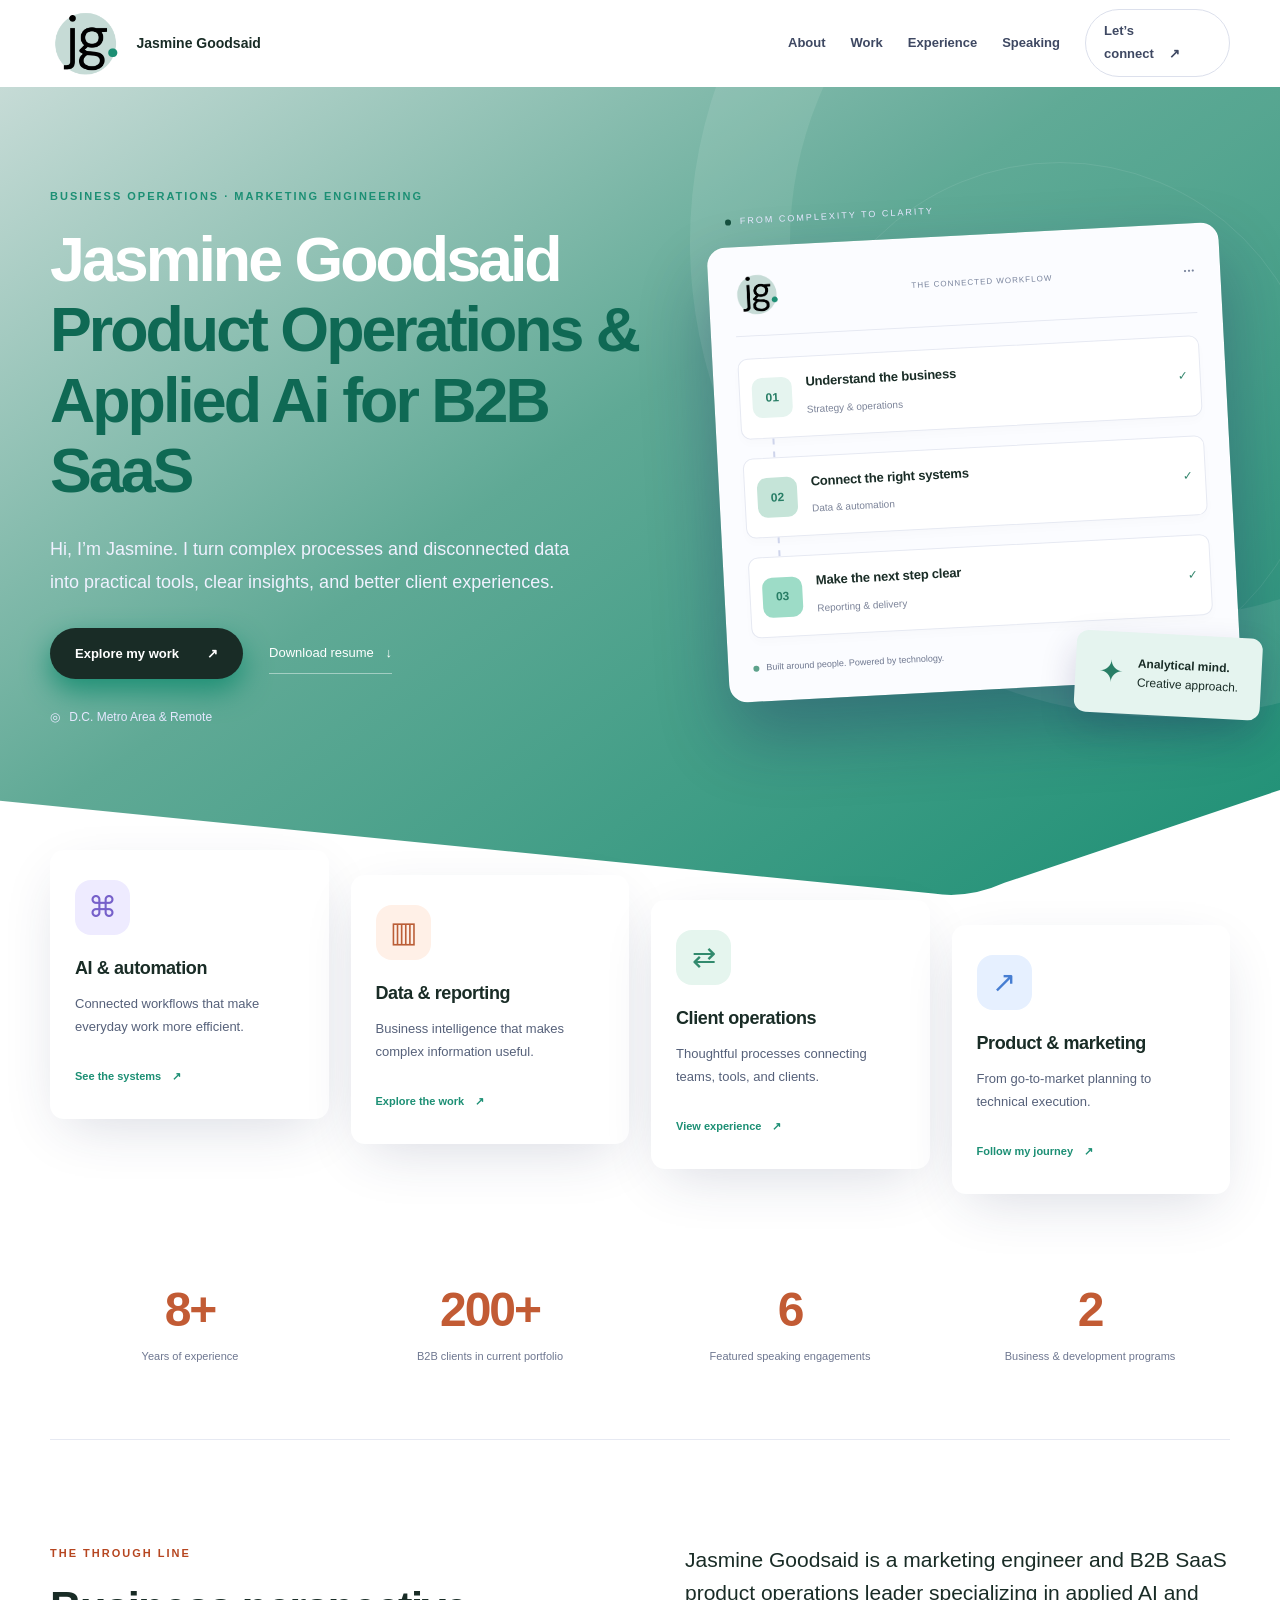
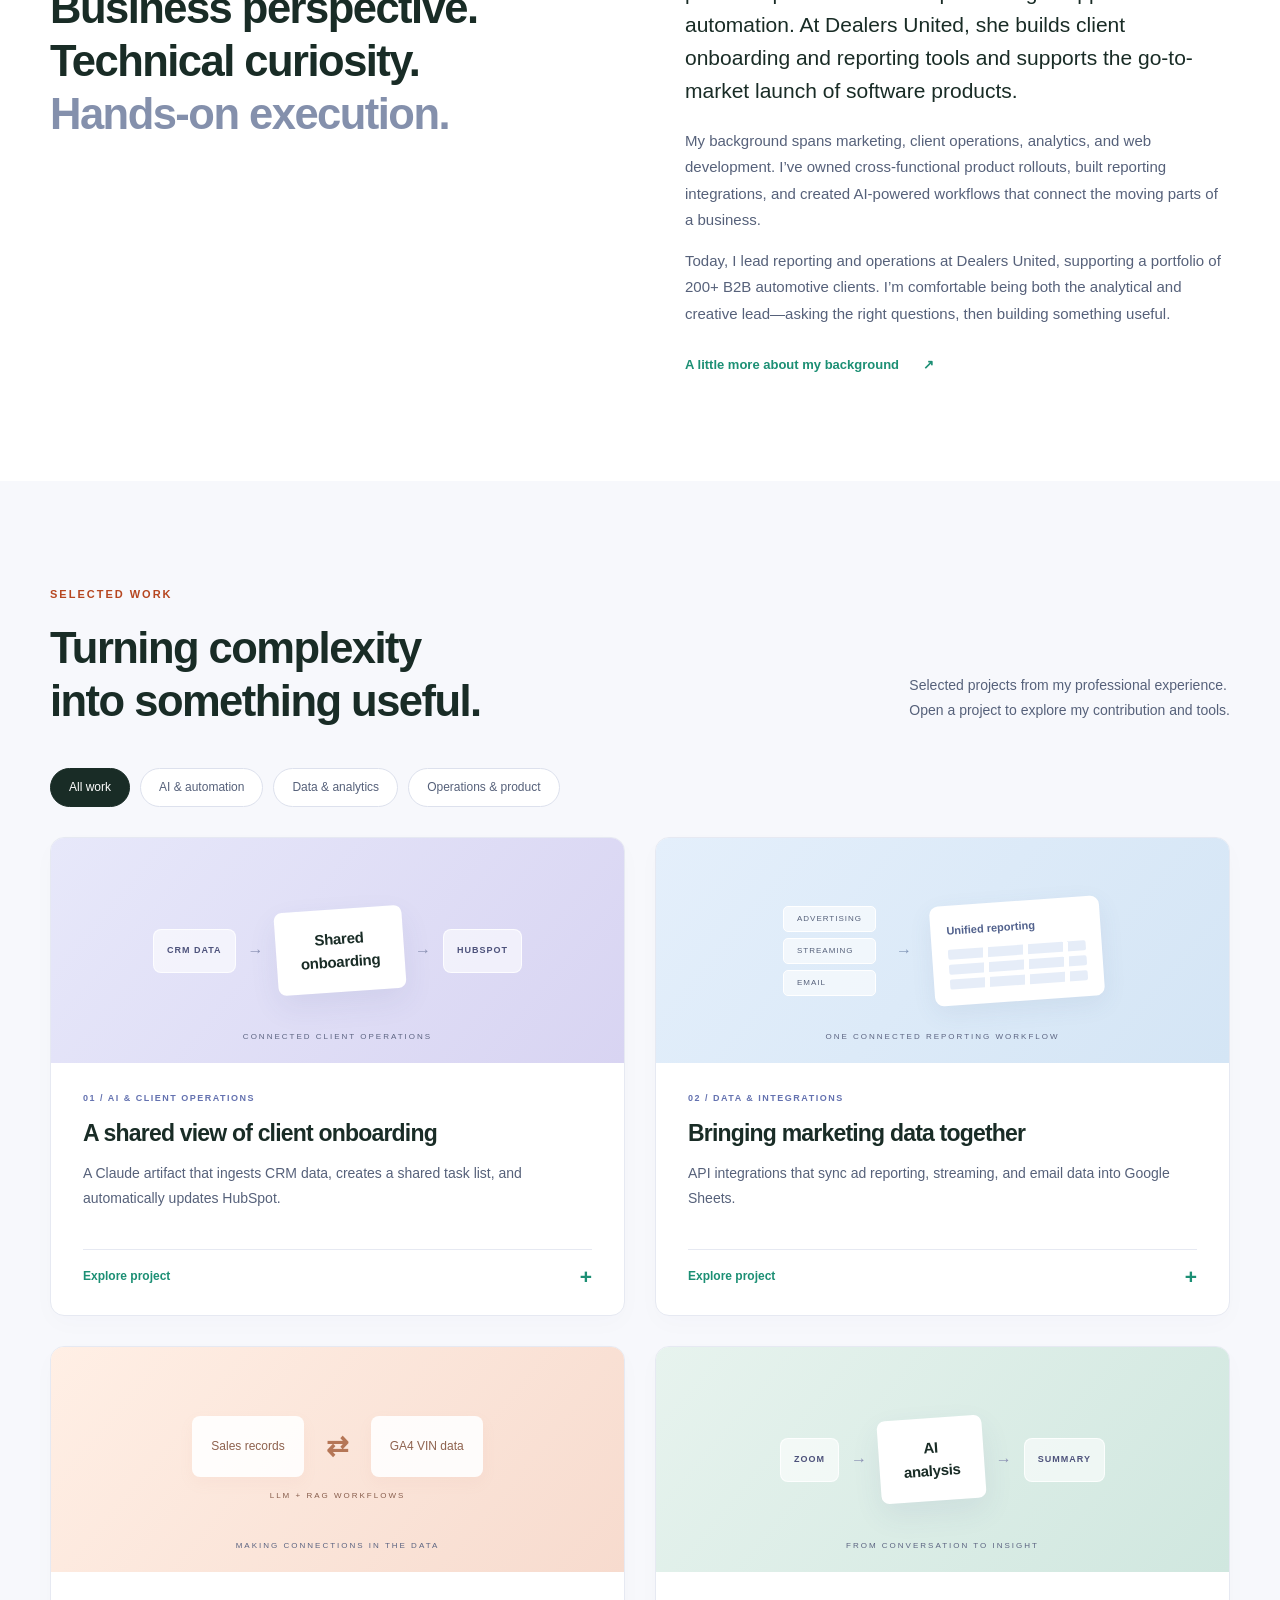
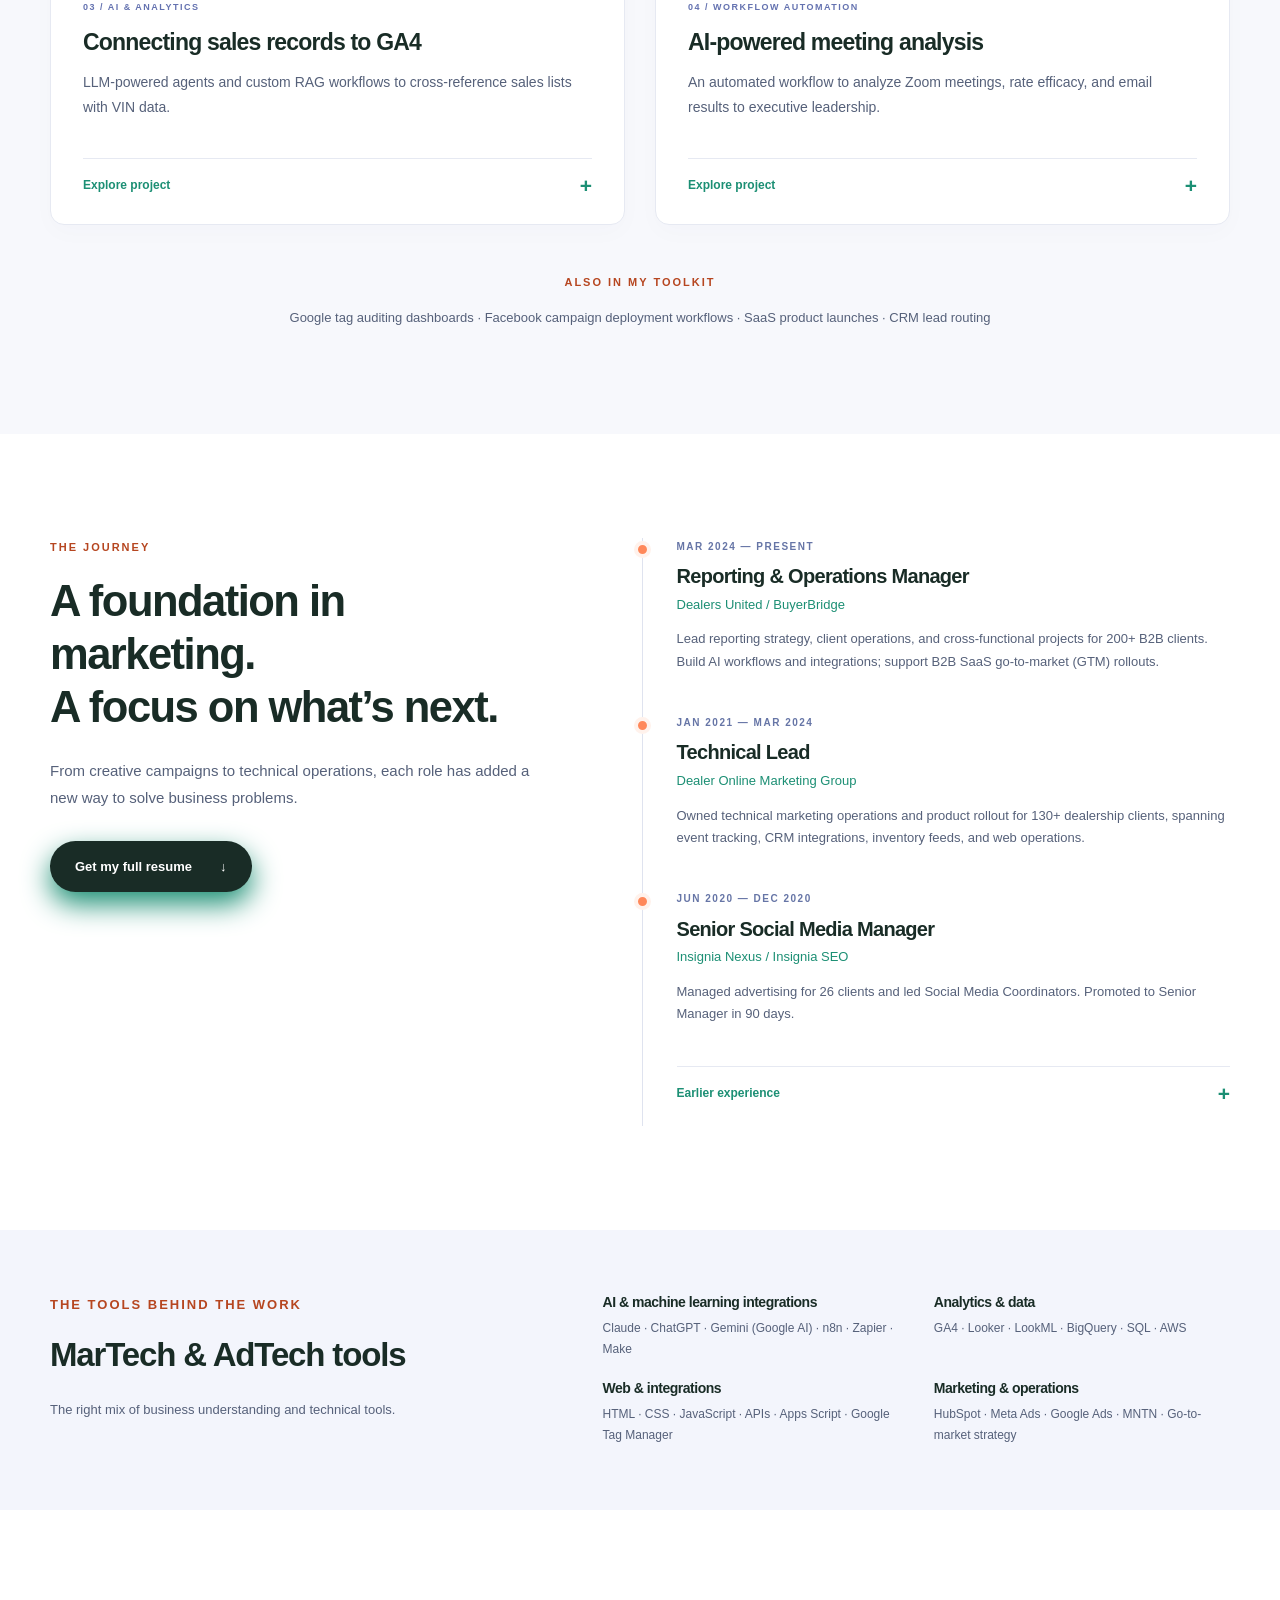
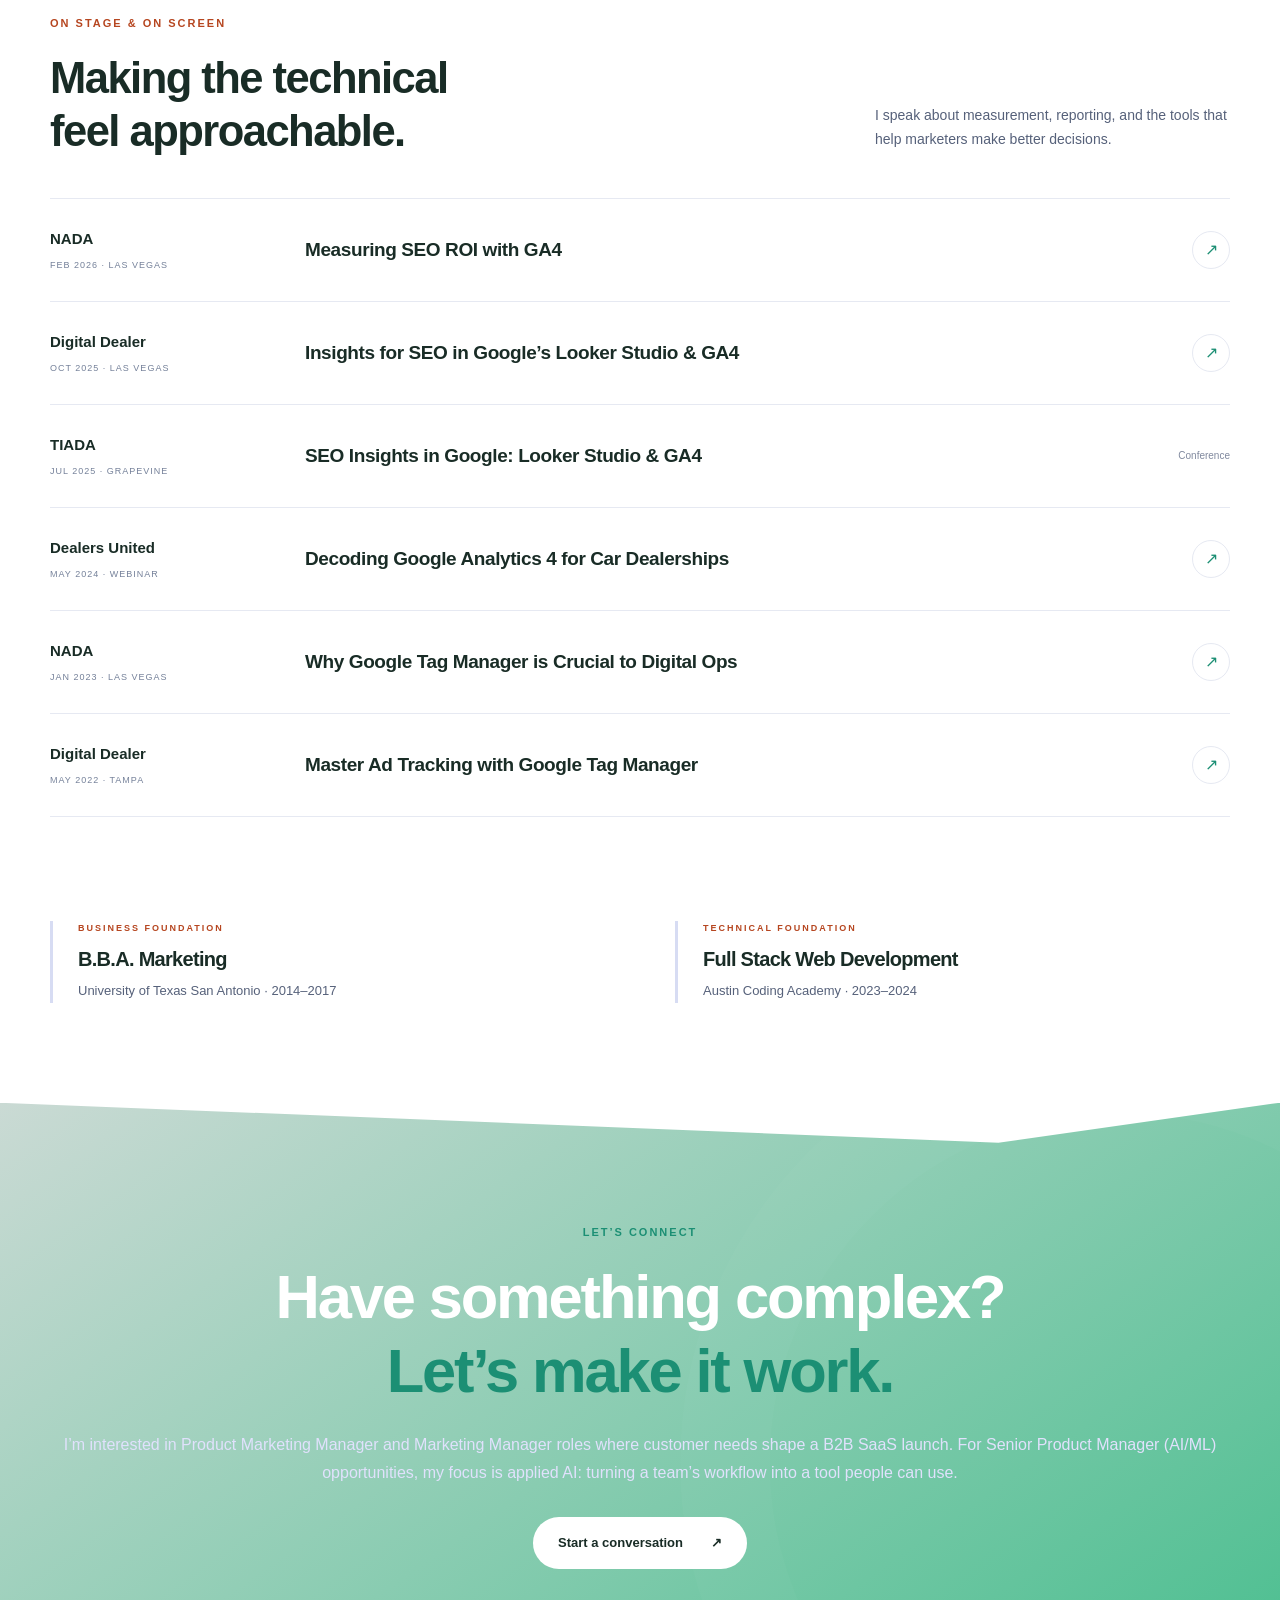
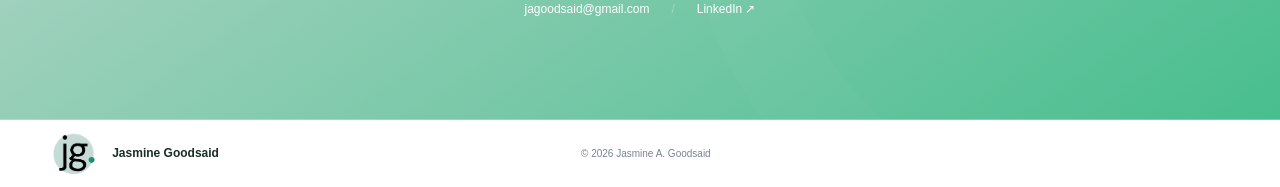
==== commit dc809403: "redoing SEO" ====
--- a/index.html
+++ b/index.html
@@ -1,36 +1,105 @@
 <!doctype html>
 <html lang="en">
 <head>
-<meta charset="utf-8"><meta name="viewport" content="width=device-width, initial-scale=1">
-<title>Jasmine A. Goodsaid | Operations, Analytics & Marketing Engineering</title>
-<meta name="description" content="Jasmine A. Goodsaid connects business strategy, data, and technology through reporting, AI-powered automation, and marketing operations.">
-<meta name="theme-color" content="#5768d0">
-<link rel="apple-touch-icon" href="/assets/JG-copy.png"><meta name="apple-mobile-web-app-title" content="JAG">
+<meta charset="utf-8">
+<meta name="viewport" content="width=device-width, initial-scale=1">
+<title>Jasmine Goodsaid | Product Operations &amp; Applied Ai for B2B SaaS</title>
+<meta name="description" content="Explore Jasmine Goodsaid’s B2B SaaS portfolio: AI-powered client onboarding, Google Apps Script reporting automation, and go-to-market work at Dealers United.">
+<meta name="author" content="Jasmine Goodsaid">
+<meta name="robots" content="index,follow,max-image-preview:large">
+<meta name="apple-mobile-web-app-title" content="JAG">
+<meta name="theme-color" content="#1B8F74">
 <link rel="icon" href="assets/JG.svg" type="image/svg+xml">
+<link rel="icon" href="assets/favicon-96.png" sizes="96x96" type="image/png">
+<link rel="apple-touch-icon" href="assets/Logo.png">
+<link rel="canonical" href="https://www.jagoodsaid.com/">
+<meta property="og:url" content="https://www.jagoodsaid.com/">
+<meta property="og:type" content="website">
+<meta property="og:locale" content="en_US">
+<meta property="og:site_name" content="Jasmine Goodsaid">
+<meta property="og:title" content="Jasmine Goodsaid | Product Operations &amp; Applied Ai for B2B SaaS">
+<meta property="og:description" content="Explore Jasmine Goodsaid’s B2B SaaS portfolio: AI-powered client onboarding, Google Apps Script reporting automation, and go-to-market work at Dealers United.">
+<meta property="og:image" content="https://www.jagoodsaid.com/assets/portfolio-preview.png">
+<meta property="og:image:type" content="image/png">
+<meta property="og:image:width" content="1200">
+<meta property="og:image:height" content="630">
+<meta property="og:image:alt" content="Jasmine Goodsaid | Product Operations &amp; Applied Ai for B2B SaaS">
+<meta name="twitter:card" content="summary_large_image">
+<meta name="twitter:title" content="Jasmine Goodsaid | Product Operations &amp; Applied Ai for B2B SaaS">
+<meta name="twitter:description" content="Explore Jasmine Goodsaid’s B2B SaaS portfolio: AI-powered client onboarding, Google Apps Script reporting automation, and go-to-market work at Dealers United.">
+<meta name="twitter:image" content="https://www.jagoodsaid.com/assets/portfolio-preview.png">
+<meta name="twitter:image:alt" content="Jasmine Goodsaid | Product Operations &amp; Applied Ai for B2B SaaS">
+<script type="application/ld+json">{
+  "@context": "https://schema.org",
+  "@graph": [
+    {
+      "@type": "WebSite",
+      "@id": "https://www.jagoodsaid.com/#site",
+      "name": "Jasmine Goodsaid",
+      "url": "https://www.jagoodsaid.com/"
+    },
+    {
+      "@type": "Person",
+      "@id": "https://www.jagoodsaid.com/#jasmine",
+      "name": "Jasmine Goodsaid",
+      "alternateName": "Jasmine A. Goodsaid",
+      "description": "Jasmine Goodsaid is a marketing engineer and B2B SaaS product operations leader specializing in applied AI and automation. At Dealers United, she builds client onboarding and reporting tools and supports the go-to-market launch of software products.",
+      "jobTitle": "Reporting & Operations Manager",
+      "worksFor": {
+        "@type": "Organization",
+        "name": "Dealers United"
+      },
+      "sameAs": [
+        "https://www.linkedin.com/in/jasminegoodsaid/"
+      ],
+      "knowsAbout": [
+        "Marketing engineering",
+        "B2B SaaS product marketing",
+        "Go-to-market strategy",
+        "Google Apps Script automation",
+        "Marketing analytics",
+        "AI workflow integration"
+      ]
+    },
+    {
+      "@type": "ProfilePage",
+      "@id": "https://www.jagoodsaid.com/#page",
+      "url": "https://www.jagoodsaid.com/",
+      "name": "Jasmine Goodsaid | Product Operations & Applied Ai for B2B SaaS",
+      "description": "Explore Jasmine Goodsaid’s B2B SaaS portfolio: AI-powered client onboarding, Google Apps Script reporting automation, and go-to-market work at Dealers United.",
+      "isPartOf": {
+        "@id": "https://www.jagoodsaid.com/#site"
+      },
+      "mainEntity": {
+        "@id": "https://www.jagoodsaid.com/#jasmine"
+      }
+    }
+  ]
+}</script>
 <link rel="stylesheet" href="css/styles.css">
 <script src="js/main.js" defer></script>
 </head>
 <body>
 <a class="skip" href="#main">Skip to content</a>
-<header class="header"><div class="container nav-wrap"><a class="brand" href="#home" aria-label="Jasmine Goodsaid, home"><img src="assets/JG.png" type="image/svg+xml"><span>Jasmine Goodsaid</span></a><button class="hide-on-mobile class="menu-toggle" aria-expanded="false" aria-controls="navigation" hidden>Menu <span aria-hidden="true">☰</span></button><nav id="navigation" aria-label="Main navigation"><a href="#about">About</a><a href="#work">Work</a><a href="#experience">Experience</a><a href="#speaking">Speaking</a><a class="nav-contact" href="#contact">Let’s connect<span aria-hidden="true">↗</span></a></nav></div></header>
+<header class="header"><div class="container nav-wrap"><a class="brand" href="#home" aria-label="Jasmine Goodsaid, home"><img src="assets/JG.png" alt=""><span>Jasmine Goodsaid</span></a><button class="menu-toggle" aria-expanded="false" aria-controls="navigation" hidden>Menu <span aria-hidden="true">☰</span></button><nav id="navigation" aria-label="Main navigation"><a href="#about">About</a><a href="#work">Work</a><a href="#experience">Experience</a><a href="#speaking">Speaking</a><a class="nav-contact" href="#contact">Let’s connect<span aria-hidden="true">↗</span></a></nav></div></header>
 <main id="main">
-<section id="home" class="hero"><div class="hero-orbit orbit-one" aria-hidden="true"></div><div class="hero-orbit orbit-two" aria-hidden="true"></div><div class="container hero-grid"><div class="hero-copy"><p class="eyebrow light">BUSINESS OPERATIONS · MARKETING ENGINEERING</p><h1>Connecting ideas.<br>Building systems.<br><span>Moving business.</span></h1><p class="hero-intro">Hi, I’m Jasmine. I turn complex processes and disconnected data into practical tools, clear insights, and better client experiences.</p><div class="actions"><a class="button dark" href="#work">Explore my work <span aria-hidden="true">↗</span></a><a class="text-link" href="assets/Jasmine-Goodsaid-Resume.pdf" download>Download resume <span aria-hidden="true">↓</span></a></div><p class="location"><span aria-hidden="true">◎</span> D.C. Metro Area & Remote</p></div><div class="hero-visual" aria-label="An illustration of connected strategy, data, and delivery"><div class="visual-heading"><span class="tiny-dot"></span> FROM COMPLEXITY TO CLARITY</div><div class="system-panel"><div class="panel-top"><img src="assets/JG.png" type="image/svg+xml"><span>THE CONNECTED WORKFLOW</span><span aria-hidden="true">•••</span></div><div class="system-row"><span class="system-icon">01</span><div><strong>Understand the business</strong><span>Strategy & operations</span></div><span class="check" aria-hidden="true">✓</span></div><div class="connector" aria-hidden="true"></div><div class="system-row"><span class="system-icon orange">02</span><div><strong>Connect the right systems</strong><span>Data & automation</span></div><span class="check" aria-hidden="true">✓</span></div><div class="connector" aria-hidden="true"></div><div class="system-row"><span class="system-icon green">03</span><div><strong>Make the next step clear</strong><span>Reporting & delivery</span></div><span class="check" aria-hidden="true">✓</span></div><div class="panel-bottom"><span class="pulse"></span> Built around people. Powered by technology.</div></div><div class="floating-note"><span aria-hidden="true">✦</span><div><strong>Analytical mind.</strong><br>Creative approach.</div></div></div></div><svg class="hero-divider" viewBox="0 0 1440 140" preserveAspectRatio="none" aria-hidden="true"><path d="M0 12L1050 116Q1090 122 1130 104L1440 0V140H0Z" fill="white"/></svg></section>
+<section id="home" class="hero"><div class="hero-orbit orbit-one" aria-hidden="true"></div><div class="hero-orbit orbit-two" aria-hidden="true"></div><div class="container hero-grid"><div class="hero-copy"><p class="eyebrow light">BUSINESS OPERATIONS · MARKETING ENGINEERING</p><h1>Jasmine Goodsaid<br><span>Product Operations &amp; Applied Ai for B2B SaaS</span></h1><p class="hero-intro">Hi, I’m Jasmine. I turn complex processes and disconnected data into practical tools, clear insights, and better client experiences.</p><div class="actions"><a class="button dark" href="#work">Explore my work <span aria-hidden="true">↗</span></a><a class="text-link" href="assets/Jasmine-Goodsaid-Resume.pdf" download>Download resume <span aria-hidden="true">↓</span></a></div><p class="location"><span aria-hidden="true">◎</span> D.C. Metro Area & Remote</p></div><div class="hero-visual" aria-label="An illustration of connected strategy, data, and delivery"><div class="visual-heading"><span class="tiny-dot"></span> FROM COMPLEXITY TO CLARITY</div><div class="system-panel"><div class="panel-top"><img src="assets/JG.png" alt=""><span>THE CONNECTED WORKFLOW</span><span aria-hidden="true">•••</span></div><div class="system-row"><span class="system-icon">01</span><div><strong>Understand the business</strong><span>Strategy & operations</span></div><span class="check" aria-hidden="true">✓</span></div><div class="connector" aria-hidden="true"></div><div class="system-row"><span class="system-icon orange">02</span><div><strong>Connect the right systems</strong><span>Data & automation</span></div><span class="check" aria-hidden="true">✓</span></div><div class="connector" aria-hidden="true"></div><div class="system-row"><span class="system-icon green">03</span><div><strong>Make the next step clear</strong><span>Reporting & delivery</span></div><span class="check" aria-hidden="true">✓</span></div><div class="panel-bottom"><span class="pulse"></span> Built around people. Powered by technology.</div></div><div class="floating-note"><span aria-hidden="true">✦</span><div><strong>Analytical mind.</strong><br>Creative approach.</div></div></div></div><svg class="hero-divider" viewBox="0 0 1440 140" preserveAspectRatio="none" aria-hidden="true"><path d="M0 12L1050 116Q1090 122 1130 104L1440 0V140H0Z" fill="white"/></svg></section>
 <section class="expertise container" aria-label="Areas of expertise"><article class="capability"><span class="cap-icon purple" aria-hidden="true">⌘</span><h2>AI & automation</h2><p>Connected workflows that make everyday work more efficient.</p><a href="#work">See the systems <span aria-hidden="true">↗</span></a></article><article class="capability"><span class="cap-icon peach" aria-hidden="true">▥</span><h2>Data & reporting</h2><p>Business intelligence that makes complex information useful.</p><a href="#work">Explore the work <span aria-hidden="true">↗</span></a></article><article class="capability"><span class="cap-icon mint" aria-hidden="true">⇄</span><h2>Client operations</h2><p>Thoughtful processes connecting teams, tools, and clients.</p><a href="#experience">View experience <span aria-hidden="true">↗</span></a></article><article class="capability"><span class="cap-icon blue" aria-hidden="true">↗</span><h2>Product & marketing</h2><p>From go-to-market planning to technical execution.</p><a href="#experience">Follow my journey <span aria-hidden="true">↗</span></a></article></section>
 <section class="stats container" aria-label="Career at a glance"><div><strong>8+</strong><span>Years of experience</span></div><div><strong>200+</strong><span>B2B clients in current portfolio</span></div><div><strong>6</strong><span>Featured speaking engagements</span></div><div><strong>2</strong><span>Business & development programs</span></div></section>
-<section id="about" class="section container about"><div><p class="eyebrow">THE THROUGH LINE</p><h2>Business perspective.<br>Technical curiosity.<br><span class="muted">Hands-on execution.</span></h2></div><div class="about-copy"><p class="lead">I work where strategy meets the systems that bring it to life.</p><p>My background spans marketing, client operations, analytics, and web development. I’ve owned cross-functional product rollouts, built reporting integrations, and created AI-powered workflows that connect the moving parts of a business.</p><p>Today, I lead reporting and operations at Dealers United, supporting a portfolio of 200+ B2B automotive clients. I’m comfortable being both the analytical and creative lead—asking the right questions, then building something useful.</p><a class="inline-link" href="#experience">A little more about my background <span aria-hidden="true">↗</span></a></div></section>
+<section id="about" class="section container about"><div><p class="eyebrow">THE THROUGH LINE</p><h2>Business perspective.<br>Technical curiosity.<br><span class="muted">Hands-on execution.</span></h2></div><div class="about-copy"><p class="lead">Jasmine Goodsaid is a marketing engineer and B2B SaaS product operations leader specializing in applied AI and automation. At Dealers United, she builds client onboarding and reporting tools and supports the go-to-market launch of software products.</p><p>My background spans marketing, client operations, analytics, and web development. I’ve owned cross-functional product rollouts, built reporting integrations, and created AI-powered workflows that connect the moving parts of a business.</p><p>Today, I lead reporting and operations at Dealers United, supporting a portfolio of 200+ B2B automotive clients. I’m comfortable being both the analytical and creative lead—asking the right questions, then building something useful.</p><a class="inline-link" href="#experience">A little more about my background <span aria-hidden="true">↗</span></a></div></section>
 <section id="work" class="section work-section"><div class="container"><div class="section-head"><div><p class="eyebrow">SELECTED WORK</p><h2>Turning complexity<br>into something useful.</h2></div><p>Selected projects from my professional experience.<br>Open a project to explore my contribution and tools.</p></div><div class="filters" role="group" aria-label="Filter projects" hidden><button class="active" data-filter="all" aria-pressed="true">All work</button><button data-filter="automation" aria-pressed="false">AI & automation</button><button data-filter="analytics" aria-pressed="false">Data & analytics</button><button data-filter="operations" aria-pressed="false">Operations & product</button></div><p class="sr-only" id="filter-status" aria-live="polite"></p><div class="project-grid">
-<article class="project" data-category="automation operations"><div class="project-art art-lilac" aria-hidden="true"><div class="flow"><span>CRM DATA</span><i>→</i><span class="flow-center">Shared<br>onboarding</span><i>→</i><span>HUBSPOT</span></div><span class="art-label">CONNECTED CLIENT OPERATIONS</span></div><div class="project-body"><p class="project-type">01 / AI & CLIENT OPERATIONS</p><h3>A shared view of client onboarding</h3><p>A Claude artifact that ingests CRM data, creates a shared task list, and automatically updates HubSpot.</p><details><summary>Explore project <span aria-hidden="true">+</span></summary><div class="project-detail"><h4>My contribution</h4><p>Built the artifact to connect CRM information with an actionable onboarding workflow and shared client task list.</p><h4>Tools & approach</h4><p>Claude Artifacts · CRM data · HubSpot · Workflow design</p><p class="context">Developed at Dealers United. Visual above is a conceptual workflow, not a production screenshot.</p></div></details></div></article>
-<article class="project" data-category="analytics automation"><div class="project-art art-blue" aria-hidden="true"><div class="data-stack"><span>ADVERTISING</span><span>STREAMING</span><span>EMAIL</span></div><span class="flow-arrow">→</span><div class="sheet-art"><b>Unified reporting</b><div></div><div></div><div></div></div><span class="art-label">ONE CONNECTED REPORTING WORKFLOW</span></div><div class="project-body"><p class="project-type">02 / DATA & INTEGRATIONS</p><h3>Bringing marketing data together</h3><p>API integrations that sync ad reporting, streaming, and email data into Google Sheets.</p><details><summary>Explore project <span aria-hidden="true">+</span></summary><div class="project-detail"><h4>My contribution</h4><p>Built integrations using Google Apps Script to bring reporting inputs into a shared destination. My wider reporting work includes enterprise BI dashboards using Looker and LookML.</p><h4>Tools & approach</h4><p>APIs · Google Apps Script · Google Sheets · Looker · LookML</p><p class="context">Developed at Dealers United. Illustration shows the data flow, not client performance.</p></div></details></div></article>
+<article class="project" data-category="automation operations"><div class="project-art art-lilac" aria-hidden="true"><div class="flow"><span>CRM DATA</span><i>→</i><span class="flow-center">Shared<br>onboarding</span><i>→</i><span>HUBSPOT</span></div><span class="art-label">CONNECTED CLIENT OPERATIONS</span></div><div class="project-body"><p class="project-type">01 / AI & CLIENT OPERATIONS</p><h3>A shared view of client onboarding</h3><p>A Claude artifact that ingests CRM data, creates a shared task list, and automatically updates HubSpot.</p><details><summary>Explore project <span aria-hidden="true">+</span></summary><div class="project-detail"><h4>My contribution</h4><p>Built the artifact to connect CRM information with an actionable onboarding workflow and shared client task list.</p><h4>Tools & approach</h4><p>Claude Artifacts · CRM data · HubSpot · Workflow design</p><p><a class="inline-link" href="client-onboarding.html">Read the B2B onboarding case study →</a></p><p class="context">Developed at Dealers United. Visual above is a conceptual workflow, not a production screenshot.</p></div></details></div></article>
+<article class="project" data-category="analytics automation"><div class="project-art art-blue" aria-hidden="true"><div class="data-stack"><span>ADVERTISING</span><span>STREAMING</span><span>EMAIL</span></div><span class="flow-arrow">→</span><div class="sheet-art"><b>Unified reporting</b><div></div><div></div><div></div></div><span class="art-label">ONE CONNECTED REPORTING WORKFLOW</span></div><div class="project-body"><p class="project-type">02 / DATA & INTEGRATIONS</p><h3>Bringing marketing data together</h3><p>API integrations that sync ad reporting, streaming, and email data into Google Sheets.</p><details><summary>Explore project <span aria-hidden="true">+</span></summary><div class="project-detail"><h4>My contribution</h4><p>Built integrations using Google Apps Script to bring reporting inputs into a shared destination. My wider reporting work includes enterprise BI dashboards using Looker and LookML.</p><h4>Tools & approach</h4><p>APIs · Google Apps Script · Google Sheets · Looker · LookML</p><p><a class="inline-link" href="google-reporting-automation.html">Read the Google automation case study →</a></p><p class="context">Developed at Dealers United. Illustration shows the data flow, not client performance.</p></div></details></div></article>
 <article class="project" data-category="automation analytics"><div class="project-art art-peach" aria-hidden="true"><div class="match-art"><span>Sales records</span><b>⇄</b><span>GA4 VIN data</span></div><div class="small-chip">LLM + RAG WORKFLOWS</div><span class="art-label">MAKING CONNECTIONS IN THE DATA</span></div><div class="project-body"><p class="project-type">03 / AI & ANALYTICS</p><h3>Connecting sales records to GA4</h3><p>LLM-powered agents and custom RAG workflows to cross-reference sales lists with VIN data.</p><details><summary>Explore project <span aria-hidden="true">+</span></summary><div class="project-detail"><h4>My contribution</h4><p>Deployed these workflows as part of daily reporting operations, bringing AI-assisted analysis into the process of matching sales records to vehicle data in GA4.</p><h4>Tools & approach</h4><p>LLM agents · Retrieval-augmented generation · GA4 · VIN data</p><p class="context">Developed at Dealers United. No client records are displayed.</p></div></details></div></article>
 <article class="project" data-category="automation"><div class="project-art art-mint" aria-hidden="true"><div class="flow"><span>ZOOM</span><i>→</i><span class="flow-center">AI<br>analysis</span><i>→</i><span>SUMMARY</span></div><span class="art-label">FROM CONVERSATION TO INSIGHT</span></div><div class="project-body"><p class="project-type">04 / WORKFLOW AUTOMATION</p><h3>AI-powered meeting analysis</h3><p>An automated workflow to analyze Zoom meetings, rate efficacy, and email results to executive leadership.</p><details><summary>Explore project <span aria-hidden="true">+</span></summary><div class="project-detail"><h4>My contribution</h4><p>Built the workflow using n8n and Zapier to connect meeting analysis with a repeatable executive reporting process.</p><h4>Tools & approach</h4><p>n8n · Zapier · Zoom · AI analysis · Email automation</p><p class="context">Developed at Dealers United. Diagram is illustrative.</p></div></details></div></article>
 </div><div class="more-work"><span class="eyebrow">ALSO IN MY TOOLKIT</span><p>Google tag auditing dashboards · Facebook campaign deployment workflows · SaaS product launches · CRM lead routing</p></div></div></section>
 <section id="experience" class="section container experience"><div class="experience-intro"><p class="eyebrow">THE JOURNEY</p><h2>A foundation in marketing.<br>A focus on what’s next.</h2><p>From creative campaigns to technical operations, each role has added a new way to solve business problems.</p><a class="button dark" href="assets/Jasmine-Goodsaid-Resume.pdf" download>Get my full resume <span aria-hidden="true">↓</span></a></div><div class="timeline">
-<article><p class="date">MAR 2024 — PRESENT</p><h3>Reporting & Operations Manager</h3><p class="company">Dealers United / BuyerBridge</p><p>Lead reporting strategy, client operations, and cross-functional projects for 200+ B2B clients. Build AI workflows and integrations; support SaaS go-to-market rollouts.</p></article>
+<article><p class="date">MAR 2024 — PRESENT</p><h3>Reporting & Operations Manager</h3><p class="company">Dealers United / BuyerBridge</p><p>Lead reporting strategy, client operations, and cross-functional projects for 200+ B2B clients. Build AI workflows and integrations; support B2B SaaS go-to-market (GTM) rollouts.</p></article>
 <article><p class="date">JAN 2021 — MAR 2024</p><h3>Technical Lead</h3><p class="company">Dealer Online Marketing Group</p><p>Owned technical marketing operations and product rollout for 130+ dealership clients, spanning event tracking, CRM integrations, inventory feeds, and web operations.</p></article>
 <article><p class="date">JUN 2020 — DEC 2020</p><h3>Senior Social Media Manager</h3><p class="company">Insignia Nexus / Insignia SEO</p><p>Managed advertising for 26 clients and led Social Media Coordinators. Promoted to Senior Manager in 90 days.</p></article>
 <details class="earlier"><summary>Earlier experience <span aria-hidden="true">+</span></summary><article><p class="date">DEC 2019 — JUN 2020</p><h3>Digital Strategist & Ad Buyer</h3><p class="company">Public Blueprint</p><p>Directed multichannel digital ad strategy and built a WordPress lead-routing workflow.</p></article><article><p class="date">APR 2019 — DEC 2019</p><h3>Performance Manager</h3><p class="company">Dealer Online Marketing Group</p><p>Managed paid campaigns and client strategy, built a HubSpot website, and coordinated the Profitability Summit at Meta’s Austin headquarters.</p></article><article><p class="date">JAN 2018 — APR 2019</p><h3>Marketing Specialist</h3><p class="company">Texas Workforce Commission</p><p>Led creative project delivery and managed the launch and UX/UI design of WorkInTexas.com through cross-functional communication.</p></article></details>
 </div></section>
-<section class="tools-section"><div class="container tools-layout"><div><p class="eyebrow">THE TOOLS BEHIND THE WORK</p><h2>Strategy, meet execution.</h2><p>The right mix of business understanding and technical tools.</p></div><div class="tool-groups"><div><h3>AI & workflows</h3><p>Claude · ChatGPT · Gemini · n8n · Zapier · Make</p></div><div><h3>Analytics & data</h3><p>GA4 · Looker · LookML · BigQuery · SQL · AWS</p></div><div><h3>Web & integrations</h3><p>HTML · CSS · JavaScript · APIs · Apps Script · Google Tag Manager</p></div><div><h3>Marketing & operations</h3><p>HubSpot · Meta Ads · Google Ads · MNTN · Go-to-market strategy</p></div></div></div></section>
+<section class="tools-section"><div class="container tools-layout"><div><p class="eyebrow">THE TOOLS BEHIND THE WORK</p><h2>MarTech &amp; AdTech tools</h2><p>The right mix of business understanding and technical tools.</p></div><div class="tool-groups"><div><h3>AI &amp; machine learning integrations</h3><p>Claude · ChatGPT · Gemini (Google AI) · n8n · Zapier · Make</p></div><div><h3>Analytics & data</h3><p>GA4 · Looker · LookML · BigQuery · SQL · AWS</p></div><div><h3>Web & integrations</h3><p>HTML · CSS · JavaScript · APIs · Apps Script · Google Tag Manager</p></div><div><h3>Marketing & operations</h3><p>HubSpot · Meta Ads · Google Ads · MNTN · Go-to-market strategy</p></div></div></div></section>
 <section id="speaking" class="section container"><div class="section-head"><div><p class="eyebrow">ON STAGE & ON SCREEN</p><h2>Making the technical<br>feel approachable.</h2></div><p>I speak about measurement, reporting, and the tools that help marketers make better decisions.</p></div><div class="talks">
 <a class="talk" href="https://mapleleafagency.co.za/blog/measuring-seo-roi-with-ga4/" target="_blank" rel="noopener noreferrer"><span class="talk-event">NADA <small>FEB 2026 · LAS VEGAS</small></span><h3>Measuring SEO ROI with GA4</h3><span class="talk-arrow" aria-label="Open resource in a new tab">↗</span></a>
 <a class="talk" href="https://digitaldealer.com/news/jasmine-goodsaid-of-dealers-united-to-host-session-at-ddce2025/167515/" target="_blank" rel="noopener noreferrer"><span class="talk-event">Digital Dealer <small>OCT 2025 · LAS VEGAS</small></span><h3>Insights for SEO in Google’s Looker Studio & GA4</h3><span class="talk-arrow" aria-label="Open resource in a new tab">↗</span></a>
@@ -39,6 +108,6 @@
 <a class="talk" href="https://www.nada.org/nada-show/sessions/google-tag-manager-crucial-digital-operations" target="_blank" rel="noopener noreferrer"><span class="talk-event">NADA <small>JAN 2023 · LAS VEGAS</small></span><h3>Why Google Tag Manager is Crucial to Digital Ops</h3><span class="talk-arrow" aria-label="Open resource in a new tab">↗</span></a>
 <a class="talk" href="https://www.linkedin.com/feed/update/urn:li:activity:6930241160951013376/" target="_blank" rel="noopener noreferrer"><span class="talk-event">Digital Dealer <small>MAY 2022 · TAMPA</small></span><h3>Master Ad Tracking with Google Tag Manager</h3><span class="talk-arrow" aria-label="Open resource in a new tab">↗</span></a></div></section>
 <section class="education container"><div><p class="eyebrow">BUSINESS FOUNDATION</p><h3>B.B.A. Marketing</h3><p>University of Texas San Antonio · 2014–2017</p></div><div><p class="eyebrow">TECHNICAL FOUNDATION</p><h3>Full Stack Web Development</h3><p>Austin Coding Academy · 2023–2024</p></div></section>
-<section id="contact" class="contact"><div class="container contact-inner"><p class="eyebrow light">LET’S CONNECT</p><h2>Have something complex?<br><span>Let’s make it work.</span></h2><p>Let’s talk about operations, analytics, automation,<br>or the next useful thing we can build.</p><a class="button white" href="mailto:jagoodsaid@gmail.com">Start a conversation <span aria-hidden="true">↗</span></a><div class="contact-links"><a href="mailto:jagoodsaid@gmail.com">jagoodsaid@gmail.com</a><span aria-hidden="true">/</span><a href="https://www.linkedin.com/in/jasminegoodsaid/" target="_blank" rel="noopener noreferrer">LinkedIn ↗</a></div></div></section>
-</main><footer><div class="container footer-inner"><a class="brand" href="#home"><img src="assets/JG.png" type="image/svg+xml"></span><span>Jasmine Goodsaid</span></a><p>© <span id="year">2026</span> Jasmine A. Goodsaid</p></div></footer>
+<section id="contact" class="contact"><div class="container contact-inner"><p class="eyebrow light">LET’S CONNECT</p><h2>Have something complex?<br><span>Let’s make it work.</span></h2><p>I’m interested in Product Marketing Manager and Marketing Manager roles where customer needs shape a B2B SaaS launch. For Senior Product Manager (AI/ML) opportunities, my focus is applied AI: turning a team’s workflow into a tool people can use.</p><a class="button white" href="mailto:jagoodsaid@gmail.com">Start a conversation <span aria-hidden="true">↗</span></a><div class="contact-links"><a href="mailto:jagoodsaid@gmail.com">jagoodsaid@gmail.com</a><span aria-hidden="true">/</span><a href="https://www.linkedin.com/in/jasminegoodsaid/" target="_blank" rel="noopener noreferrer">LinkedIn ↗</a></div></div></section>
+</main><footer><div class="container footer-inner"><a class="brand" href="#home"><img src="assets/JG.png" alt=""></span><span>Jasmine Goodsaid</span></a><p>© <span id="year">2026</span> Jasmine A. Goodsaid</p></div></footer>
 </body></html>
